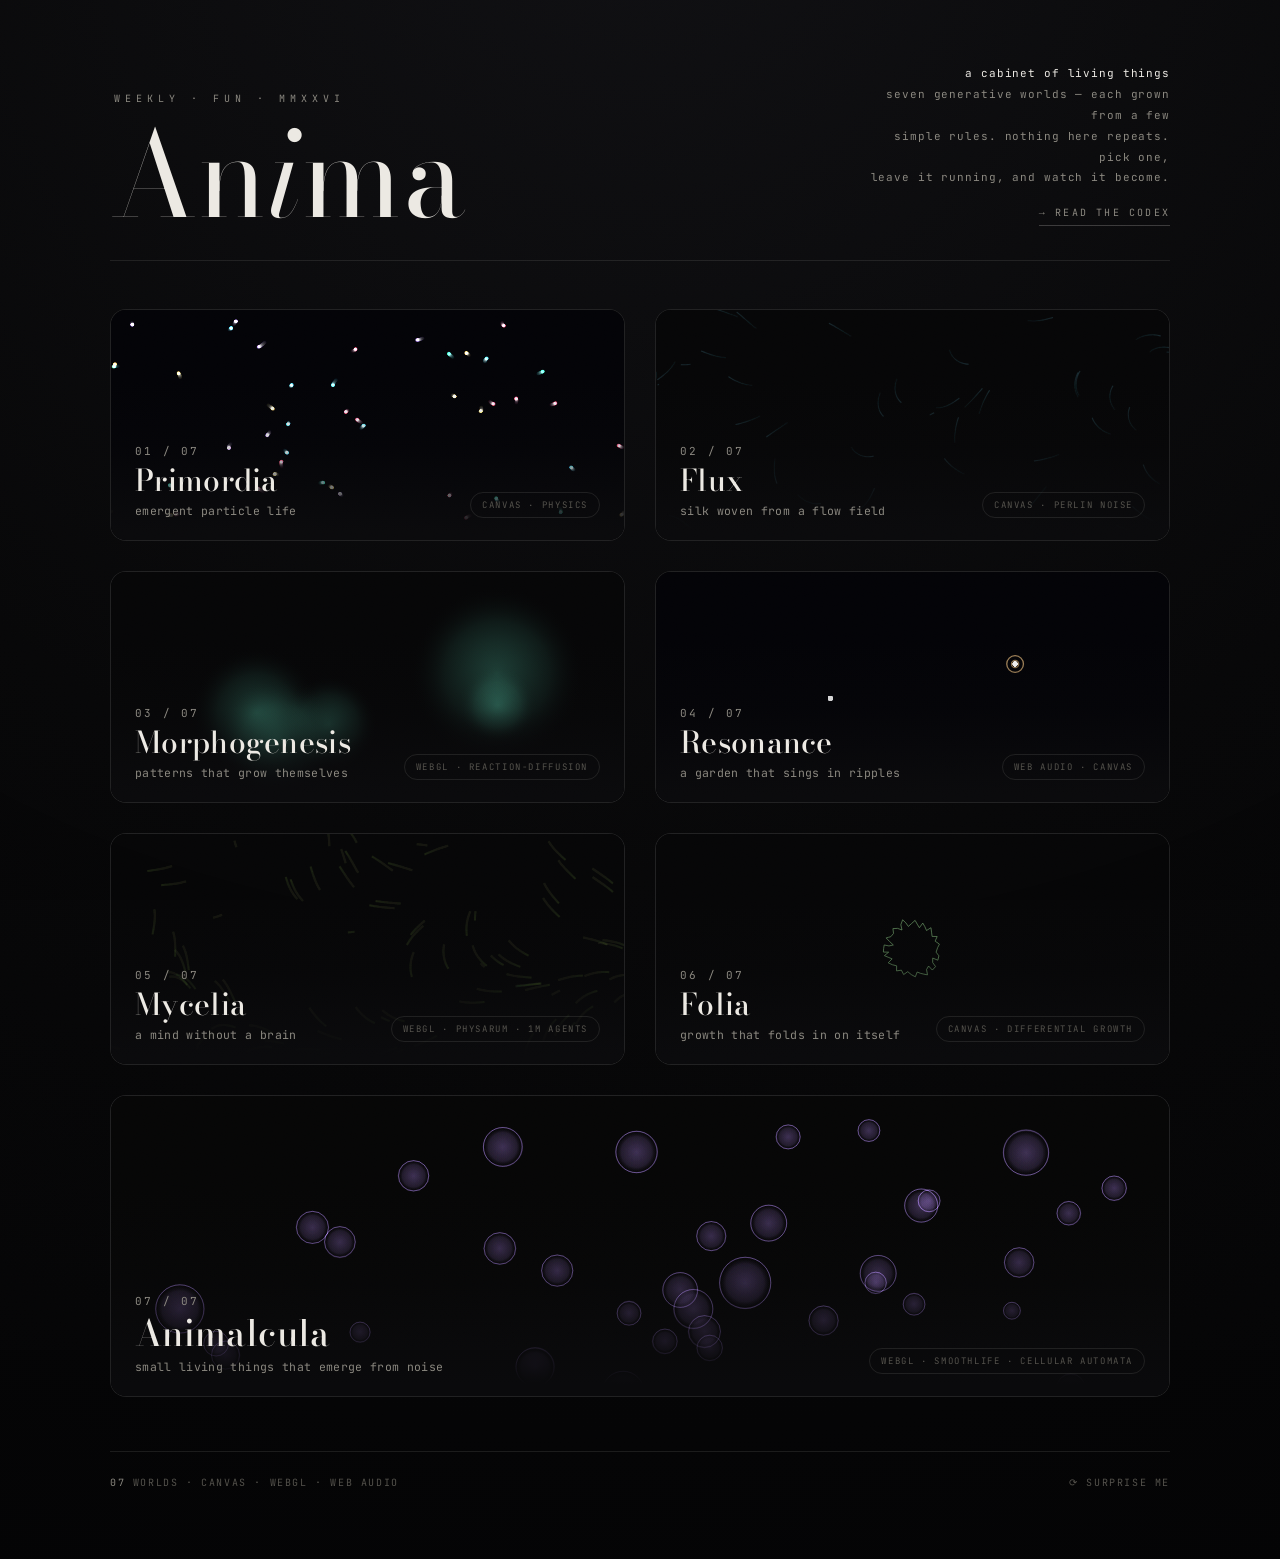
==== index.html @ c7f78b93 "ANIMA — a cabinet of living things" ====
<!DOCTYPE html>
<html lang="en">
<head>
<meta charset="UTF-8" />
<meta name="viewport" content="width=device-width, initial-scale=1.0" />
<title>ANIMA — a cabinet of living things</title>
<meta property="og:type" content="website" />
<meta property="og:site_name" content="ANIMA" />
<meta property="og:title" content="ANIMA — a cabinet of living things" />
<meta property="og:description" content="Seven generative worlds, each grown from a few simple rules. Particle life, flow fields, reaction-diffusion, a sound garden, slime mould, differential growth and cellular automata." />
<meta property="og:image" content="og-image.png" />
<meta property="og:image:width" content="1200" />
<meta property="og:image:height" content="630" />
<meta name="twitter:card" content="summary_large_image" />
<meta name="twitter:title" content="ANIMA — a cabinet of living things" />
<meta name="twitter:description" content="Seven generative worlds, each grown from a few simple rules. Particle life, flow fields, reaction-diffusion, a sound garden, slime mould, differential growth and cellular automata." />
<meta name="twitter:image" content="og-image.png" />

<link rel="icon" href="favicon.svg" type="image/svg+xml" />
<link rel="manifest" href="manifest.webmanifest" />
<meta name="theme-color" content="#07070b" />
<meta name="description" content="A cabinet of living things — seven generative worlds, each grown from a few simple rules. Particle life, flow fields, reaction-diffusion, a sound garden, slime mould, differential growth, and cellular automata." />
<link rel="stylesheet" href="fonts/anima-fonts.css" />
<style>
  /* ============================================================
     ANIMA — gallery hub for the Weekly-Fun cabinet.
     Aesthetic: editorial / observatory index, high-contrast didone.
     ============================================================ */
  :root{
    --bg:#070708; --ink:#ece9e3; --muted:#8a877f; --muted2:#54524c;
    --line:rgba(236,233,227,0.10); --line2:rgba(236,233,227,0.22);
    --didone:"Bodoni Moda",Georgia,serif; --mono:"JetBrains Mono",ui-monospace,monospace;
  }
  *{margin:0;padding:0;box-sizing:border-box;}
  html,body{min-height:100%;background:var(--bg);color:var(--ink);font-family:var(--mono);-webkit-font-smoothing:antialiased;}
  body{
    background:
      radial-gradient(140% 120% at 50% -10%, #101013 0%, #070708 55%, #040405 100%);
    overflow-x:hidden;
  }
  .grain{position:fixed;inset:-50%;pointer-events:none;z-index:50;opacity:0.05;mix-blend-mode:overlay;
    background-image:url("data:image/svg+xml,%3Csvg xmlns='http://www.w3.org/2000/svg' width='150' height='150'%3E%3Cfilter id='n'%3E%3CfeTurbulence type='fractalNoise' baseFrequency='0.9' numOctaves='2'/%3E%3C/filter%3E%3Crect width='100%25' height='100%25' filter='url(%23n)'/%3E%3C/svg%3E");}
  .vig{position:fixed;inset:0;pointer-events:none;z-index:49;background:radial-gradient(130% 110% at 50% 40%,transparent 58%,rgba(0,0,0,0.6) 100%);}

  .wrap{max-width:1180px;margin:0 auto;padding:clamp(40px,7vh,90px) clamp(22px,5vw,60px) 70px;position:relative;z-index:2;}

  header{display:flex;justify-content:space-between;align-items:flex-end;flex-wrap:wrap;gap:20px;
    padding-bottom:34px;margin-bottom:48px;border-bottom:1px solid var(--line);
    animation:rise 1s cubic-bezier(.16,1,.3,1) both;}
  .brand h1{font-family:var(--didone);font-weight:400;font-size:clamp(54px,10vw,118px);line-height:0.88;letter-spacing:0.01em;}
  .brand h1 i{font-style:italic;}
  .brand .kick{font-family:var(--mono);font-size:10px;letter-spacing:0.5em;text-transform:uppercase;color:var(--muted);margin-bottom:18px;margin-left:4px;}
  .meta{font-family:var(--mono);font-size:11px;line-height:1.9;letter-spacing:0.08em;color:var(--muted);text-align:right;max-width:300px;}
  .meta b{color:var(--ink);font-weight:400;}

  .grid{display:grid;grid-template-columns:repeat(2,1fr);gap:clamp(16px,2.4vw,30px);}
  @media (max-width:720px){.grid{grid-template-columns:1fr;} .meta{text-align:left;}}

  .card{position:relative;display:block;border:1px solid var(--line);border-radius:16px;overflow:hidden;cursor:pointer;
    background:#0a0a0c;text-decoration:none;color:inherit;isolation:isolate;
    transition:transform .5s cubic-bezier(.16,1,.3,1), border-color .4s, box-shadow .5s;
    animation:rise .9s cubic-bezier(.16,1,.3,1) both;}
  .card:hover{transform:translateY(-6px);border-color:var(--line2);box-shadow:0 30px 70px rgba(0,0,0,0.6);}
  .card canvas{display:block;width:100%;height:230px;background:#060607;}
  @media (max-width:480px){.card canvas{height:180px;}}
  .card.wide{grid-column:1 / -1;}
  .card.wide canvas{height:300px;}
  .card.wide h2{font-size:36px;}
  @media (max-width:480px){.card.wide canvas{height:200px;}}
  .card .grad{position:absolute;inset:0;z-index:1;pointer-events:none;
    background:linear-gradient(to top, #0a0a0c 4%, rgba(10,10,12,0.2) 40%, transparent 70%);}
  .card .body{position:absolute;left:0;right:0;bottom:0;z-index:2;padding:22px 24px;display:flex;justify-content:space-between;align-items:flex-end;gap:14px;}
  .card .num{font-family:var(--mono);font-size:11px;letter-spacing:0.2em;color:var(--muted);}
  .card h2{font-family:var(--didone);font-weight:500;font-size:30px;line-height:1;letter-spacing:0.01em;margin:7px 0 8px;}
  .card .tag{font-family:var(--mono);font-size:11.5px;letter-spacing:0.03em;color:var(--muted);font-style:normal;}
  .card .tech{font-family:var(--mono);font-size:9px;letter-spacing:0.18em;text-transform:uppercase;color:var(--muted2);
    border:1px solid var(--line);border-radius:100px;padding:6px 11px;white-space:nowrap;transition:all .3s;}
  .card:hover .tech{color:var(--ink);border-color:var(--line2);}
  .card .enter{position:absolute;top:18px;right:20px;z-index:2;font-family:var(--mono);font-size:11px;letter-spacing:0.12em;
    color:var(--muted);opacity:0;transform:translateX(-6px);transition:all .4s;}
  .card:hover .enter{opacity:1;transform:translateX(0);}
  .accentbar{position:absolute;top:0;left:0;right:0;height:2px;z-index:2;transform:scaleX(0);transform-origin:left;transition:transform .5s cubic-bezier(.16,1,.3,1);}
  .card:hover .accentbar{transform:scaleX(1);}

  footer{margin-top:54px;padding-top:24px;border-top:1px solid var(--line);display:flex;justify-content:space-between;flex-wrap:wrap;gap:12px;
    font-family:var(--mono);font-size:10px;letter-spacing:0.16em;text-transform:uppercase;color:var(--muted2);
    animation:rise 1s .3s cubic-bezier(.16,1,.3,1) both;}
  footer span b{color:var(--muted);font-weight:400;}
  .shuffle{cursor:pointer;transition:color .25s;}
  .shuffle:hover{color:var(--ink);}
  .codex-link{display:inline-block;margin-top:15px;font-family:var(--mono);font-size:10px;letter-spacing:0.22em;text-transform:uppercase;color:var(--muted);text-decoration:none;border-bottom:1px solid var(--line2);padding-bottom:3px;transition:color .25s,border-color .25s;}
  .codex-link:hover{color:var(--ink);border-color:var(--ink);}

  @keyframes rise{from{opacity:0;transform:translateY(22px)}to{opacity:1;transform:translateY(0)}}
  .card:focus-visible{outline:2px solid var(--ink);outline-offset:3px;}
  .card:focus-visible .enter{opacity:1;transform:translateX(0)}
  .card:focus-visible .accentbar{transform:scaleX(1)}
  .shuffle:focus-visible{outline:2px solid var(--ink);outline-offset:3px;color:var(--ink);}
  @media (prefers-reduced-motion: reduce){*{animation-duration:.001ms !important;animation-iteration-count:1 !important;transition-duration:.001ms !important;}}
  .card.ancestor{border-color:rgba(93,255,155,0.38);box-shadow:0 0 0 1px rgba(93,255,155,0.14), 0 26px 64px rgba(0,0,0,0.6);}
  .card.ancestor .num{color:#5dff9b;letter-spacing:0.2em;}
  .eggtoast{position:fixed;left:50%;bottom:26px;transform:translateX(-50%) translateY(14px);z-index:60;padding:10px 20px;border-radius:100px;background:rgba(5,12,10,0.86);border:1px solid rgba(93,255,155,0.32);backdrop-filter:blur(14px);font-family:var(--mono);font-size:11px;letter-spacing:0.2em;text-transform:uppercase;color:#5dff9b;opacity:0;pointer-events:none;transition:opacity .4s,transform .4s;}
  .eggtoast.show{opacity:1;transform:translateX(-50%) translateY(0);}
</style>
</head>
<body>
  <div class="vig"></div>
  <div class="grain"></div>

  <div class="wrap">
    <header>
      <div class="brand">
        <div class="kick">weekly · fun · mmxxvi</div>
        <h1>An<i>i</i>ma</h1>
      </div>
      <div class="meta">
        <b>a cabinet of living things</b><br>
        seven generative worlds — each grown from a few<br>
        simple rules. nothing here repeats. pick one,<br>
        leave it running, and watch it become.
        <br><a class="codex-link" href="codex/index.html">→ read the codex</a>
      </div>
    </header>

    <div class="grid" id="grid"></div>

    <footer>
      <span><b>07</b> worlds · canvas · webgl · web&nbsp;audio</span>
      <span class="shuffle" id="shuffle" role="button" tabindex="0" aria-label="Open a random world">⟳ surprise me</span>
    </footer>
  </div>

<script>
"use strict";
(() => {
  const CARDS = [
    { n:"01", name:"Primordia",    tag:"emergent particle life",        tech:"canvas · physics",            href:"primordia/index.html",     accent:"#f4a428", motif:"particles" },
    { n:"02", name:"Flux",         tag:"silk woven from a flow field",  tech:"canvas · perlin noise",       href:"flux/index.html",          accent:"#62c7e0", motif:"flow" },
    { n:"03", name:"Morphogenesis",tag:"patterns that grow themselves", tech:"webgl · reaction-diffusion",  href:"morphogenesis/index.html", accent:"#5fe6c0", motif:"organic" },
    { n:"04", name:"Resonance",    tag:"a garden that sings in ripples",tech:"web audio · canvas",          href:"resonance/index.html",     accent:"#f0c27b", motif:"ripples" },
    { n:"05", name:"Mycelia",      tag:"a mind without a brain",        tech:"webgl · physarum · 1M agents",href:"mycelia/index.html",       accent:"#aef24a", motif:"mycelia" },
    { n:"06", name:"Folia",        tag:"growth that folds in on itself",tech:"canvas · differential growth",href:"folia/index.html",         accent:"#6f9e6a", motif:"fold" },
    { n:"07", name:"Animalcula",   tag:"small living things that emerge from noise", tech:"webgl · smoothlife · cellular automata", href:"animalcula/index.html", accent:"#b98cff", motif:"cells", wide:true },
  ];

  const grid = document.getElementById("grid");
  const motifs = [];
  const isTouch = matchMedia("(hover: none)").matches;   // on touch, energy is driven by visibility (IO), not hover

  CARDS.forEach((c, idx) => {
    const a = document.createElement("a");
    a.className = "card" + (c.wide ? " wide" : ""); a.href = c.href; a.style.animationDelay = (0.08*idx + 0.15) + "s";
    a.setAttribute("aria-label", `${c.name} — ${c.tag} (${c.tech})`);
    a.innerHTML = `
      <div class="accentbar" style="background:${c.accent}" aria-hidden="true"></div>
      <canvas aria-hidden="true"></canvas>
      <div class="grad" aria-hidden="true"></div>
      <div class="enter" style="color:${c.accent}" aria-hidden="true">enter →</div>
      <div class="body">
        <div>
          <div class="num">${c.n} / ${String(CARDS.length).padStart(2,"0")}</div>
          <h2>${c.name}</h2>
          <div class="tag">${c.tag}</div>
        </div>
        <div class="tech">${c.tech}</div>
      </div>`;
    grid.appendChild(a);

    const cv = a.querySelector("canvas");
    const m = { cv, ctx: cv.getContext("2d"), card: c, el: a, visible: true, energy: 0.46, target: 0.46, state: null, w:0, h:0 };
    if (!isTouch) {
      a.addEventListener("pointerenter", () => m.target = 1);
      a.addEventListener("pointerleave", () => m.target = 0.46);
    }
    motifs.push(m);
  });

  /* ---------- sizing ---------- */
  function sizeAll(){
    const dpr = Math.min(devicePixelRatio||1, 2);
    motifs.forEach(m=>{
      const r = m.cv.getBoundingClientRect();
      m.w = Math.max(2, Math.floor(r.width*dpr)); m.h = Math.max(2, Math.floor(r.height*dpr));
      m.cv.width = m.w; m.cv.height = m.h; m.dpr = dpr;
      m.ctx.fillStyle = "#060607"; m.ctx.fillRect(0,0,m.w,m.h);
      initState(m);
    });
  }
  const reduceMotion = matchMedia("(prefers-reduced-motion: reduce)").matches;
  function composeStatic(){ for(let i=0;i<140;i++) for(const m of motifs){ m.energy=0.7; drawMotif(m,0.03); } }
  addEventListener("resize", ()=>{ clearTimeout(window.__rt); window.__rt=setTimeout(()=>{ sizeAll(); if(reduceMotion) composeStatic(); }, 200); });

  /* ---------- per-motif state + draw ---------- */
  const rgb = hex => { const n=parseInt(hex.slice(1),16); return [n>>16&255,n>>8&255,n&255]; };

  function initState(m){
    const {w,h}=m, type=m.card.motif;
    if(type==="particles"){
      const pal=[[255,93,115],[255,209,102],[60,222,160],[76,201,240],[183,148,246]];
      m.state={ p:Array.from({length:46},()=>({x:Math.random()*w,y:Math.random()*h,vx:(Math.random()-.5),vy:(Math.random()-.5),c:pal[(Math.random()*pal.length)|0]})) };
    } else if(type==="flow"){
      m.state={ p:Array.from({length:38},()=>({x:Math.random()*w,y:Math.random()*h})), t:0, base:rgb(m.card.accent) };
    } else if(type==="organic"){
      m.state={ blobs:Array.from({length:5},(_,i)=>({a:Math.random()*6.28,sp:0.2+Math.random()*0.5,rad:0.18+Math.random()*0.16,ph:Math.random()*6.28})), base:rgb(m.card.accent) };
    } else if(type==="ripples"){
      m.state={ em:[{x:w*0.34,y:h*0.55},{x:w*0.7,y:h*0.4}], rings:[], t:0, acc:0, base:rgb(m.card.accent) };
    } else if(type==="mycelia"){
      m.state={ p:Array.from({length:72},()=>({x:Math.random()*w,y:Math.random()*h})), t:0, base:rgb(m.card.accent) };
    } else if(type==="fold"){
      const cx=w/2, cy=h/2, r=Math.min(w,h)*0.11, cnt=26, nodes=[];
      for(let i=0;i<cnt;i++){ const t=i/cnt*6.2831; nodes.push({x:cx+Math.cos(t)*r,y:cy+Math.sin(t)*r}); }
      m.state={ nodes, base:rgb(m.card.accent), restLen:5*m.dpr, cap:700 };
    } else if(type==="cells"){
      m.state={ blobs:Array.from({length:36},()=>({x:Math.random()*w,y:Math.random()*h,r:(0.035+Math.random()*0.06)*Math.min(w,h),sp:0.2+Math.random()*0.6,ph:Math.random()*6.28,vx:(Math.random()-0.5)*0.35,vy:(Math.random()-0.5)*0.35})), base:rgb(m.card.accent) };
    } else if(type==="conway"){
      const cs=Math.max(3,Math.round(5*m.dpr)), cc=Math.max(2,Math.floor(w/cs)), rr=Math.max(2,Math.floor(h/cs));
      const g=new Uint8Array(cc*rr); for(let i=0;i<g.length;i++) g[i]=Math.random()<0.28?1:0;
      m.state={ cs, cc, rr, g, b:new Uint8Array(cc*rr), acc:0, base:rgb(m.card.accent) };
    }
  }

  function drawMotif(m, dt){
    const {ctx,w,h}=m, e=m.energy, type=m.card.motif, s=m.state; if(!s) return;
    if(type==="particles"){
      ctx.globalCompositeOperation="source-over"; ctx.fillStyle="rgba(6,6,7,0.16)"; ctx.fillRect(0,0,w,h);
      ctx.globalCompositeOperation="lighter";
      const sp=(0.4+e*1.6)*m.dpr;
      for(const q of s.p){
        q.vx+=(Math.random()-.5)*0.15; q.vy+=(Math.random()-.5)*0.15; q.vx*=0.95; q.vy*=0.95;
        q.x+=q.vx*sp; q.y+=q.vy*sp;
        if(q.x<0)q.x+=w; if(q.x>w)q.x-=w; if(q.y<0)q.y+=h; if(q.y>h)q.y-=h;
        ctx.fillStyle=`rgba(${q.c[0]},${q.c[1]},${q.c[2]},${0.5+e*0.4})`;
        ctx.beginPath(); ctx.arc(q.x,q.y,1.7*m.dpr,0,6.2832); ctx.fill();
      }
    } else if(type==="flow"){
      ctx.globalCompositeOperation="source-over"; ctx.fillStyle="rgba(6,6,7,0.05)"; ctx.fillRect(0,0,w,h);
      ctx.globalCompositeOperation="lighter";
      s.t+=dt*(0.2+e*0.8); const c=s.base; ctx.strokeStyle=`rgba(${c[0]},${c[1]},${c[2]},${0.10+e*0.16})`; ctx.lineWidth=1.1*m.dpr;
      const sp=(0.6+e*2.2)*m.dpr;
      for(const q of s.p){
        const ang=(Math.sin(q.x*0.012+s.t)+Math.cos(q.y*0.015-s.t*0.7)+Math.sin((q.x+q.y)*0.008+s.t*0.5))*1.4;
        const nx=q.x+Math.cos(ang)*sp, ny=q.y+Math.sin(ang)*sp;
        ctx.beginPath(); ctx.moveTo(q.x,q.y); ctx.lineTo(nx,ny); ctx.stroke();
        q.x=nx;q.y=ny;
        if(q.x<-3||q.x>w+3||q.y<-3||q.y>h+3){ q.x=Math.random()*w; q.y=Math.random()*h; }
      }
    } else if(type==="organic"){
      ctx.globalCompositeOperation="source-over"; ctx.fillStyle="#060607"; ctx.fillRect(0,0,w,h);
      ctx.globalCompositeOperation="lighter";
      const c=s.base;
      for(const b of s.blobs){
        b.ph+=dt*b.sp*(0.4+e*1.4);
        const cx=w*0.5+Math.cos(b.a+b.ph)*w*0.26, cy=h*0.5+Math.sin(b.a*1.3+b.ph*0.8)*h*0.26;
        const R=(b.rad+0.05*Math.sin(b.ph*1.7))*Math.min(w,h);
        const g=ctx.createRadialGradient(cx,cy,0,cx,cy,R);
        g.addColorStop(0,`rgba(${c[0]},${c[1]},${c[2]},${0.16+e*0.22})`);
        g.addColorStop(0.6,`rgba(${c[0]},${c[1]},${c[2]},${0.05+e*0.08})`);
        g.addColorStop(1,"rgba(0,0,0,0)");
        ctx.fillStyle=g; ctx.beginPath(); ctx.arc(cx,cy,R,0,6.2832); ctx.fill();
      }
    } else if(type==="ripples"){
      ctx.globalCompositeOperation="source-over"; ctx.fillStyle="rgba(6,6,7,0.14)"; ctx.fillRect(0,0,w,h);
      ctx.globalCompositeOperation="lighter";
      const c=s.base; s.acc+=dt*(0.5+e*1.6);
      if(s.acc>0.9){ s.acc=0; const em=s.em[(Math.random()*s.em.length)|0]; s.rings.push({x:em.x,y:em.y,r:2}); }
      const maxR=Math.hypot(w,h)*0.6, sp=(40+e*120)*m.dpr;
      for(let i=s.rings.length-1;i>=0;i--){ const r=s.rings[i]; r.r+=sp*dt; const a=Math.max(0,(1-r.r/maxR))*(0.5+e*0.4);
        ctx.strokeStyle=`rgba(${c[0]},${c[1]},${c[2]},${a})`; ctx.lineWidth=1.3*m.dpr; ctx.beginPath(); ctx.arc(r.x,r.y,r.r,0,6.2832); ctx.stroke();
        if(r.r>maxR) s.rings.splice(i,1);
      }
      for(const em of s.em){ ctx.fillStyle=`rgba(255,255,255,${0.5+e*0.4})`; ctx.beginPath(); ctx.arc(em.x,em.y,2.4*m.dpr,0,6.2832); ctx.fill(); }
    } else if(type==="fold"){
      const dpr=m.dpr, restLen=s.restLen, repR=restLen*1.7, repR2=repR*repR, repF=0.6*dpr, springK=0.42, maxStep=repR*0.5;
      const sub=e>0.6?2:1;
      for(let it=0;it<sub;it++){
        const nodes=s.nodes, n=nodes.length;
        for(let i=0;i<n;i++){
          const nd=nodes[i], pr=nodes[(i-1+n)%n], nx=nodes[(i+1)%n]; let fx=0,fy=0;
          let dx=pr.x-nd.x,dy=pr.y-nd.y,d=Math.hypot(dx,dy); if(d>0.001){const f=(d-restLen)*springK;fx+=dx/d*f;fy+=dy/d*f;}
          dx=nx.x-nd.x;dy=nx.y-nd.y;d=Math.hypot(dx,dy); if(d>0.001){const f=(d-restLen)*springK;fx+=dx/d*f;fy+=dy/d*f;}
          for(let j=0;j<n;j++){ if(j===i||j===(i-1+n)%n||j===(i+1)%n) continue; const ox=nd.x-nodes[j].x,oy=nd.y-nodes[j].y,o2=ox*ox+oy*oy; if(o2>0&&o2<repR2){const od=Math.sqrt(o2),pu=(1-od/repR)*repF;fx+=ox/od*pu;fy+=oy/od*pu;} }
          if(fx>maxStep)fx=maxStep;else if(fx<-maxStep)fx=-maxStep; if(fy>maxStep)fy=maxStep;else if(fy<-maxStep)fy=-maxStep;
          nd.fx=fx; nd.fy=fy;
        }
        for(let i=0;i<n;i++){ nodes[i].x+=nodes[i].fx; nodes[i].y+=nodes[i].fy; }
        if(nodes.length<s.cap){ const thr=restLen*0.9,thr2=thr*thr,out=[]; for(let i=0;i<nodes.length;i++){ const a=nodes[i],b=nodes[(i+1)%nodes.length]; out.push(a); const ddx=b.x-a.x,ddy=b.y-a.y; if(ddx*ddx+ddy*ddy>thr2&&Math.random()<0.08&&out.length<s.cap) out.push({x:(a.x+b.x)/2,y:(a.y+b.y)/2}); } s.nodes=out; }
        else if(Math.random()<0.0012){ const cx=w/2,cy=h/2,r=Math.min(w,h)*0.11,cnt=26,nn=[]; for(let q=0;q<cnt;q++){const t=q/cnt*6.2831;nn.push({x:cx+Math.cos(t)*r,y:cy+Math.sin(t)*r});} s.nodes=nn; }
      }
      ctx.globalCompositeOperation="source-over"; ctx.fillStyle="#060607"; ctx.fillRect(0,0,w,h);
      const nodes=s.nodes, c=s.base; ctx.lineJoin="round"; ctx.lineCap="round"; ctx.lineWidth=1.0*m.dpr;
      ctx.strokeStyle=`rgba(${c[0]},${c[1]},${c[2]},${0.5+e*0.45})`;
      ctx.beginPath(); ctx.moveTo(nodes[0].x,nodes[0].y); for(let i=1;i<nodes.length;i++) ctx.lineTo(nodes[i].x,nodes[i].y); ctx.closePath(); ctx.stroke();
    } else if(type==="cells"){
      ctx.globalCompositeOperation="source-over"; ctx.fillStyle="rgba(6,6,7,0.22)"; ctx.fillRect(0,0,w,h);
      ctx.globalCompositeOperation="lighter"; const c=s.base;
      for(const b of s.blobs){
        b.ph+=dt*b.sp*(0.5+e); b.x+=b.vx*(0.4+e)*m.dpr; b.y+=b.vy*(0.4+e)*m.dpr;
        if(b.x<0)b.x+=w; else if(b.x>w)b.x-=w; if(b.y<0)b.y+=h; else if(b.y>h)b.y-=h;
        const rr=b.r*(0.85+0.2*Math.sin(b.ph));
        const g=ctx.createRadialGradient(b.x,b.y,0,b.x,b.y,rr);
        g.addColorStop(0,`rgba(${c[0]},${c[1]},${c[2]},${0.05+e*0.10})`);
        g.addColorStop(0.7,`rgba(${c[0]},${c[1]},${c[2]},${0.025+e*0.05})`);
        g.addColorStop(1,"rgba(0,0,0,0)");
        ctx.fillStyle=g; ctx.beginPath(); ctx.arc(b.x,b.y,rr,0,6.2832); ctx.fill();
        ctx.strokeStyle=`rgba(${c[0]},${c[1]},${c[2]},${0.09+e*0.16})`; ctx.lineWidth=1.0*m.dpr; ctx.beginPath(); ctx.arc(b.x,b.y,rr*0.95,0,6.2832); ctx.stroke();
      }
    } else if(type==="mycelia"){
      ctx.globalCompositeOperation="source-over"; ctx.fillStyle="rgba(6,6,7,0.022)"; ctx.fillRect(0,0,w,h);
      ctx.globalCompositeOperation="lighter";
      s.t+=dt*(0.15+e*0.6); const c=s.base; ctx.strokeStyle=`rgba(${c[0]},${c[1]},${c[2]},${0.055+e*0.10})`; ctx.lineWidth=2.0*m.dpr;
      const sp=(0.5+e*1.8)*m.dpr;
      for(const q of s.p){
        const ang=(Math.sin(q.x*0.010+s.t)+Math.cos(q.y*0.012-s.t*0.6)+Math.sin((q.x-q.y)*0.006+s.t*0.4))*1.7;
        const nx=q.x+Math.cos(ang)*sp, ny=q.y+Math.sin(ang)*sp;
        ctx.beginPath(); ctx.moveTo(q.x,q.y); ctx.lineTo(nx,ny); ctx.stroke();
        q.x=nx; q.y=ny;
        if(q.x<-3||q.x>w+3||q.y<-3||q.y>h+3||Math.random()<0.004){ q.x=Math.random()*w; q.y=Math.random()*h; }
      }
    } else if(type==="conway"){
      s.acc += dt*(2+e*9);
      if(s.acc>=1){ s.acc=0;
        const cc=s.cc, rr=s.rr, g=s.g, b=s.b;
        for(let y=0;y<rr;y++){ const ym=(y-1+rr)%rr, yp=(y+1)%rr;
          for(let x=0;x<cc;x++){ const xm=(x-1+cc)%cc, xp=(x+1)%cc;
            const n=g[ym*cc+xm]+g[ym*cc+x]+g[ym*cc+xp]+g[y*cc+xm]+g[y*cc+xp]+g[yp*cc+xm]+g[yp*cc+x]+g[yp*cc+xp];
            const a=g[y*cc+x]; b[y*cc+x]=(a&&(n===2||n===3))||(!a&&n===3)?1:0; } }
        g.set(b);
        let alive=0; for(let i=0;i<g.length;i++) alive+=g[i];
        if(alive < cc*rr*0.05){ for(let i=0;i<g.length;i++) g[i]=Math.random()<0.28?1:0; }
      }
      ctx.globalCompositeOperation="source-over"; ctx.fillStyle="rgba(6,6,7,0.34)"; ctx.fillRect(0,0,w,h);
      const c=s.base, cs=s.cs, rsz=Math.max(1,cs-1); ctx.fillStyle=`rgba(${c[0]},${c[1]},${c[2]},${0.45+e*0.5})`;
      for(let y=0;y<s.rr;y++){ const row=y*s.cc, py=y*cs; for(let x=0;x<s.cc;x++){ if(s.g[row+x]) ctx.fillRect(x*cs,py,rsz,rsz); } }
    }
  }

  /* ---------- shared loop ---------- */
  let last=performance.now();
  function loop(now){
    let dt=(now-last)/1000; last=now; if(dt>0.05)dt=0.05;
    for(const m of motifs){ if(!m.visible) continue; m.energy += (m.target-m.energy)*Math.min(1,dt*5); drawMotif(m,dt); }
    requestAnimationFrame(loop);
  }

  // shuffle (keyboard-operable)
  const shuffleEl = document.getElementById("shuffle");
  const shuffleGo = () => { location.href = CARDS[(Math.random()*CARDS.length)|0].href; };
  if (shuffleEl) {
    shuffleEl.addEventListener("click", shuffleGo);
    shuffleEl.addEventListener("keydown", (e) => { if (e.key === "Enter" || e.key === " ") { e.preventDefault(); shuffleGo(); } });
  }
  // keep footer world-count in sync with CARDS
  const wcountEl = document.querySelector("footer b");
  if (wcountEl) wcountEl.textContent = String(CARDS.length).padStart(2, "0");

  // pause offscreen previews; on touch (no hover) drive energy by visibility
  const byEl = new Map(motifs.map(m => [m.el, m]));
  const io = new IntersectionObserver((entries) => {
    for (const en of entries) { const m = byEl.get(en.target); if (!m) continue; m.visible = en.isIntersecting; if (isTouch) m.target = en.isIntersecting ? 1 : 0.46; }
  }, { threshold: 0.04 });
  motifs.forEach(m => io.observe(m.el));

  // — hidden room: Conway's Game of Life, the ancestor (Konami code: ↑↑↓↓←→←→ B A) —
  function showToast(msg){ let t=document.getElementById("eggtoast"); if(!t){ t=document.createElement("div"); t.id="eggtoast"; t.className="eggtoast"; document.body.appendChild(t); } t.textContent=msg; requestAnimationFrame(()=>t.classList.add("show")); clearTimeout(t.__h); t.__h=setTimeout(()=>t.classList.remove("show"),2800); }
  function revealAncestor(){
    const existing=document.getElementById("ancestor");
    if(existing){ existing.scrollIntoView({behavior:reduceMotion?"auto":"smooth",block:"center"}); return; }
    const c={ name:"Genesis", tag:"Conway's Game of Life · 1970 · the ancestor", tech:"the hidden room", href:"conway/index.html", accent:"#5dff9b", motif:"conway" };
    const a=document.createElement("a"); a.className="card wide ancestor"; a.id="ancestor"; a.href=c.href;
    a.setAttribute("aria-label", c.name+" — "+c.tag);
    a.innerHTML=`<div class="accentbar" style="background:${c.accent}" aria-hidden="true"></div><canvas aria-hidden="true"></canvas><div class="grad" aria-hidden="true"></div><div class="enter" style="color:${c.accent}" aria-hidden="true">enter →</div><div class="body"><div><div class="num">✦ secret</div><h2>${c.name}</h2><div class="tag">${c.tag}</div></div><div class="tech">${c.tech}</div></div>`;
    grid.appendChild(a);
    const cv=a.querySelector("canvas"); const m={ cv, ctx:cv.getContext("2d"), card:c, el:a, visible:true, energy:0.75, target:0.9, state:null, w:0, h:0 };
    const dprc=Math.min(devicePixelRatio||1,2); const r=cv.getBoundingClientRect();
    m.w=Math.max(2,Math.floor(r.width*dprc)); m.h=Math.max(2,Math.floor(r.height*dprc)); cv.width=m.w; cv.height=m.h; m.dpr=dprc;
    m.ctx.fillStyle="#060607"; m.ctx.fillRect(0,0,m.w,m.h); initState(m);
    if(!isTouch){ a.addEventListener("pointerenter",()=>m.target=1); a.addEventListener("pointerleave",()=>m.target=0.75); }
    motifs.push(m); io.observe(a);
    if(reduceMotion){ for(let i=0;i<160;i++){ m.energy=0.8; drawMotif(m,0.03); } }
    requestAnimationFrame(()=>a.scrollIntoView({behavior:reduceMotion?"auto":"smooth",block:"center"}));
    showToast("✦ you found the ancestor");
  }
  const KONAMI=["arrowup","arrowup","arrowdown","arrowdown","arrowleft","arrowright","arrowleft","arrowright","b","a"];
  let kpos=0;
  addEventListener("keydown",(e)=>{ const k=e.key.toLowerCase(); if(k===KONAMI[kpos]){ kpos++; if(kpos===KONAMI.length){ kpos=0; revealAncestor(); } } else { kpos=(k===KONAMI[0])?1:0; } });

  sizeAll();
  // respect reduced motion: compose a single static frame instead of an endless loop
  if (reduceMotion) composeStatic();
  else requestAnimationFrame(loop);

  if(location.search.includes("debug")) window.__pump=(k=200,dt=0.033)=>{ for(let i=0;i<k;i++) for(const m of motifs){ m.energy+=(m.target-m.energy)*0.15; drawMotif(m,dt);} return motifs.map(m=>({name:m.card.name, n:(m.state&&m.state.nodes)?m.state.nodes.length:undefined})); };
})();
</script>
<script>if("serviceWorker" in navigator)addEventListener("load",()=>navigator.serviceWorker.register("service-worker.js").catch(()=>{}));</script>
</body>
</html>
---- fonts/anima-fonts.css ----
/* ANIMA — self-hosted fonts (GDPR-safe; no external CDN).
   Generated from Google Fonts, latin + latin-ext subsets only. */

/* Bodoni Moda · latin-ext */
@font-face {
  font-family: 'Bodoni Moda';
  font-style: italic;
  font-weight: 400;
  font-display: swap;
  src: url(./bodoni-moda-400-italic-latin-ext.woff2) format('woff2');
  unicode-range: U+0100-02BA, U+02BD-02C5, U+02C7-02CC, U+02CE-02D7, U+02DD-02FF, U+0304, U+0308, U+0329, U+1D00-1DBF, U+1E00-1E9F, U+1EF2-1EFF, U+2020, U+20A0-20AB, U+20AD-20C0, U+2113, U+2C60-2C7F, U+A720-A7FF;
}

/* Bodoni Moda · latin */
@font-face {
  font-family: 'Bodoni Moda';
  font-style: italic;
  font-weight: 400;
  font-display: swap;
  src: url(./bodoni-moda-400-italic-latin.woff2) format('woff2');
  unicode-range: U+0000-00FF, U+0131, U+0152-0153, U+02BB-02BC, U+02C6, U+02DA, U+02DC, U+0304, U+0308, U+0329, U+2000-206F, U+20AC, U+2122, U+2191, U+2193, U+2212, U+2215, U+FEFF, U+FFFD;
}

/* Bodoni Moda · latin-ext */
@font-face {
  font-family: 'Bodoni Moda';
  font-style: normal;
  font-weight: 400;
  font-display: swap;
  src: url(./bodoni-moda-400-normal-latin-ext.woff2) format('woff2');
  unicode-range: U+0100-02BA, U+02BD-02C5, U+02C7-02CC, U+02CE-02D7, U+02DD-02FF, U+0304, U+0308, U+0329, U+1D00-1DBF, U+1E00-1E9F, U+1EF2-1EFF, U+2020, U+20A0-20AB, U+20AD-20C0, U+2113, U+2C60-2C7F, U+A720-A7FF;
}

/* Bodoni Moda · latin */
@font-face {
  font-family: 'Bodoni Moda';
  font-style: normal;
  font-weight: 400;
  font-display: swap;
  src: url(./bodoni-moda-400-normal-latin.woff2) format('woff2');
  unicode-range: U+0000-00FF, U+0131, U+0152-0153, U+02BB-02BC, U+02C6, U+02DA, U+02DC, U+0304, U+0308, U+0329, U+2000-206F, U+20AC, U+2122, U+2191, U+2193, U+2212, U+2215, U+FEFF, U+FFFD;
}

/* Bodoni Moda · latin-ext */
@font-face {
  font-family: 'Bodoni Moda';
  font-style: normal;
  font-weight: 500;
  font-display: swap;
  src: url(./bodoni-moda-500-normal-latin-ext.woff2) format('woff2');
  unicode-range: U+0100-02BA, U+02BD-02C5, U+02C7-02CC, U+02CE-02D7, U+02DD-02FF, U+0304, U+0308, U+0329, U+1D00-1DBF, U+1E00-1E9F, U+1EF2-1EFF, U+2020, U+20A0-20AB, U+20AD-20C0, U+2113, U+2C60-2C7F, U+A720-A7FF;
}

/* Bodoni Moda · latin */
@font-face {
  font-family: 'Bodoni Moda';
  font-style: normal;
  font-weight: 500;
  font-display: swap;
  src: url(./bodoni-moda-500-normal-latin.woff2) format('woff2');
  unicode-range: U+0000-00FF, U+0131, U+0152-0153, U+02BB-02BC, U+02C6, U+02DA, U+02DC, U+0304, U+0308, U+0329, U+2000-206F, U+20AC, U+2122, U+2191, U+2193, U+2212, U+2215, U+FEFF, U+FFFD;
}

/* Cormorant Garamond · latin-ext */
@font-face {
  font-family: 'Cormorant Garamond';
  font-style: italic;
  font-weight: 300;
  font-display: swap;
  src: url(./cormorant-garamond-300-italic-latin-ext.woff2) format('woff2');
  unicode-range: U+0100-02BA, U+02BD-02C5, U+02C7-02CC, U+02CE-02D7, U+02DD-02FF, U+0304, U+0308, U+0329, U+1D00-1DBF, U+1E00-1E9F, U+1EF2-1EFF, U+2020, U+20A0-20AB, U+20AD-20C0, U+2113, U+2C60-2C7F, U+A720-A7FF;
}

/* Cormorant Garamond · latin */
@font-face {
  font-family: 'Cormorant Garamond';
  font-style: italic;
  font-weight: 300;
  font-display: swap;
  src: url(./cormorant-garamond-300-italic-latin.woff2) format('woff2');
  unicode-range: U+0000-00FF, U+0131, U+0152-0153, U+02BB-02BC, U+02C6, U+02DA, U+02DC, U+0304, U+0308, U+0329, U+2000-206F, U+20AC, U+2122, U+2191, U+2193, U+2212, U+2215, U+FEFF, U+FFFD;
}

/* Cormorant Garamond · latin-ext */
@font-face {
  font-family: 'Cormorant Garamond';
  font-style: normal;
  font-weight: 300;
  font-display: swap;
  src: url(./cormorant-garamond-300-normal-latin-ext.woff2) format('woff2');
  unicode-range: U+0100-02BA, U+02BD-02C5, U+02C7-02CC, U+02CE-02D7, U+02DD-02FF, U+0304, U+0308, U+0329, U+1D00-1DBF, U+1E00-1E9F, U+1EF2-1EFF, U+2020, U+20A0-20AB, U+20AD-20C0, U+2113, U+2C60-2C7F, U+A720-A7FF;
}

/* Cormorant Garamond · latin */
@font-face {
  font-family: 'Cormorant Garamond';
  font-style: normal;
  font-weight: 300;
  font-display: swap;
  src: url(./cormorant-garamond-300-normal-latin.woff2) format('woff2');
  unicode-range: U+0000-00FF, U+0131, U+0152-0153, U+02BB-02BC, U+02C6, U+02DA, U+02DC, U+0304, U+0308, U+0329, U+2000-206F, U+20AC, U+2122, U+2191, U+2193, U+2212, U+2215, U+FEFF, U+FFFD;
}

/* Cormorant Garamond · latin-ext */
@font-face {
  font-family: 'Cormorant Garamond';
  font-style: normal;
  font-weight: 400;
  font-display: swap;
  src: url(./cormorant-garamond-400-normal-latin-ext.woff2) format('woff2');
  unicode-range: U+0100-02BA, U+02BD-02C5, U+02C7-02CC, U+02CE-02D7, U+02DD-02FF, U+0304, U+0308, U+0329, U+1D00-1DBF, U+1E00-1E9F, U+1EF2-1EFF, U+2020, U+20A0-20AB, U+20AD-20C0, U+2113, U+2C60-2C7F, U+A720-A7FF;
}

/* Cormorant Garamond · latin */
@font-face {
  font-family: 'Cormorant Garamond';
  font-style: normal;
  font-weight: 400;
  font-display: swap;
  src: url(./cormorant-garamond-400-normal-latin.woff2) format('woff2');
  unicode-range: U+0000-00FF, U+0131, U+0152-0153, U+02BB-02BC, U+02C6, U+02DA, U+02DC, U+0304, U+0308, U+0329, U+2000-206F, U+20AC, U+2122, U+2191, U+2193, U+2212, U+2215, U+FEFF, U+FFFD;
}

/* Familjen Grotesk · latin-ext */
@font-face {
  font-family: 'Familjen Grotesk';
  font-style: normal;
  font-weight: 400;
  font-display: swap;
  src: url(./familjen-grotesk-400-normal-latin-ext.woff2) format('woff2');
  unicode-range: U+0100-02BA, U+02BD-02C5, U+02C7-02CC, U+02CE-02D7, U+02DD-02FF, U+0304, U+0308, U+0329, U+1D00-1DBF, U+1E00-1E9F, U+1EF2-1EFF, U+2020, U+20A0-20AB, U+20AD-20C0, U+2113, U+2C60-2C7F, U+A720-A7FF;
}

/* Familjen Grotesk · latin */
@font-face {
  font-family: 'Familjen Grotesk';
  font-style: normal;
  font-weight: 400;
  font-display: swap;
  src: url(./familjen-grotesk-400-normal-latin.woff2) format('woff2');
  unicode-range: U+0000-00FF, U+0131, U+0152-0153, U+02BB-02BC, U+02C6, U+02DA, U+02DC, U+0304, U+0308, U+0329, U+2000-206F, U+20AC, U+2122, U+2191, U+2193, U+2212, U+2215, U+FEFF, U+FFFD;
}

/* Familjen Grotesk · latin-ext */
@font-face {
  font-family: 'Familjen Grotesk';
  font-style: normal;
  font-weight: 500;
  font-display: swap;
  src: url(./familjen-grotesk-500-normal-latin-ext.woff2) format('woff2');
  unicode-range: U+0100-02BA, U+02BD-02C5, U+02C7-02CC, U+02CE-02D7, U+02DD-02FF, U+0304, U+0308, U+0329, U+1D00-1DBF, U+1E00-1E9F, U+1EF2-1EFF, U+2020, U+20A0-20AB, U+20AD-20C0, U+2113, U+2C60-2C7F, U+A720-A7FF;
}

/* Familjen Grotesk · latin */
@font-face {
  font-family: 'Familjen Grotesk';
  font-style: normal;
  font-weight: 500;
  font-display: swap;
  src: url(./familjen-grotesk-500-normal-latin.woff2) format('woff2');
  unicode-range: U+0000-00FF, U+0131, U+0152-0153, U+02BB-02BC, U+02C6, U+02DA, U+02DC, U+0304, U+0308, U+0329, U+2000-206F, U+20AC, U+2122, U+2191, U+2193, U+2212, U+2215, U+FEFF, U+FFFD;
}

/* Familjen Grotesk · latin-ext */
@font-face {
  font-family: 'Familjen Grotesk';
  font-style: normal;
  font-weight: 700;
  font-display: swap;
  src: url(./familjen-grotesk-700-normal-latin-ext.woff2) format('woff2');
  unicode-range: U+0100-02BA, U+02BD-02C5, U+02C7-02CC, U+02CE-02D7, U+02DD-02FF, U+0304, U+0308, U+0329, U+1D00-1DBF, U+1E00-1E9F, U+1EF2-1EFF, U+2020, U+20A0-20AB, U+20AD-20C0, U+2113, U+2C60-2C7F, U+A720-A7FF;
}

/* Familjen Grotesk · latin */
@font-face {
  font-family: 'Familjen Grotesk';
  font-style: normal;
  font-weight: 700;
  font-display: swap;
  src: url(./familjen-grotesk-700-normal-latin.woff2) format('woff2');
  unicode-range: U+0000-00FF, U+0131, U+0152-0153, U+02BB-02BC, U+02C6, U+02DA, U+02DC, U+0304, U+0308, U+0329, U+2000-206F, U+20AC, U+2122, U+2191, U+2193, U+2212, U+2215, U+FEFF, U+FFFD;
}

/* Fraunces · latin-ext */
@font-face {
  font-family: 'Fraunces';
  font-style: normal;
  font-weight: 300;
  font-display: swap;
  src: url(./fraunces-300-normal-latin-ext.woff2) format('woff2');
  unicode-range: U+0100-02BA, U+02BD-02C5, U+02C7-02CC, U+02CE-02D7, U+02DD-02FF, U+0304, U+0308, U+0329, U+1D00-1DBF, U+1E00-1E9F, U+1EF2-1EFF, U+2020, U+20A0-20AB, U+20AD-20C0, U+2113, U+2C60-2C7F, U+A720-A7FF;
}

/* Fraunces · latin */
@font-face {
  font-family: 'Fraunces';
  font-style: normal;
  font-weight: 300;
  font-display: swap;
  src: url(./fraunces-300-normal-latin.woff2) format('woff2');
  unicode-range: U+0000-00FF, U+0131, U+0152-0153, U+02BB-02BC, U+02C6, U+02DA, U+02DC, U+0304, U+0308, U+0329, U+2000-206F, U+20AC, U+2122, U+2191, U+2193, U+2212, U+2215, U+FEFF, U+FFFD;
}

/* Fraunces · latin-ext */
@font-face {
  font-family: 'Fraunces';
  font-style: normal;
  font-weight: 400;
  font-display: swap;
  src: url(./fraunces-400-normal-latin-ext.woff2) format('woff2');
  unicode-range: U+0100-02BA, U+02BD-02C5, U+02C7-02CC, U+02CE-02D7, U+02DD-02FF, U+0304, U+0308, U+0329, U+1D00-1DBF, U+1E00-1E9F, U+1EF2-1EFF, U+2020, U+20A0-20AB, U+20AD-20C0, U+2113, U+2C60-2C7F, U+A720-A7FF;
}

/* Fraunces · latin */
@font-face {
  font-family: 'Fraunces';
  font-style: normal;
  font-weight: 400;
  font-display: swap;
  src: url(./fraunces-400-normal-latin.woff2) format('woff2');
  unicode-range: U+0000-00FF, U+0131, U+0152-0153, U+02BB-02BC, U+02C6, U+02DA, U+02DC, U+0304, U+0308, U+0329, U+2000-206F, U+20AC, U+2122, U+2191, U+2193, U+2212, U+2215, U+FEFF, U+FFFD;
}

/* Fraunces · latin-ext */
@font-face {
  font-family: 'Fraunces';
  font-style: normal;
  font-weight: 600;
  font-display: swap;
  src: url(./fraunces-600-normal-latin-ext.woff2) format('woff2');
  unicode-range: U+0100-02BA, U+02BD-02C5, U+02C7-02CC, U+02CE-02D7, U+02DD-02FF, U+0304, U+0308, U+0329, U+1D00-1DBF, U+1E00-1E9F, U+1EF2-1EFF, U+2020, U+20A0-20AB, U+20AD-20C0, U+2113, U+2C60-2C7F, U+A720-A7FF;
}

/* Fraunces · latin */
@font-face {
  font-family: 'Fraunces';
  font-style: normal;
  font-weight: 600;
  font-display: swap;
  src: url(./fraunces-600-normal-latin.woff2) format('woff2');
  unicode-range: U+0000-00FF, U+0131, U+0152-0153, U+02BB-02BC, U+02C6, U+02DA, U+02DC, U+0304, U+0308, U+0329, U+2000-206F, U+20AC, U+2122, U+2191, U+2193, U+2212, U+2215, U+FEFF, U+FFFD;
}

/* IBM Plex Mono · latin-ext */
@font-face {
  font-family: 'IBM Plex Mono';
  font-style: normal;
  font-weight: 300;
  font-display: swap;
  src: url(./ibm-plex-mono-300-normal-latin-ext.woff2) format('woff2');
  unicode-range: U+0100-02BA, U+02BD-02C5, U+02C7-02CC, U+02CE-02D7, U+02DD-02FF, U+0304, U+0308, U+0329, U+1D00-1DBF, U+1E00-1E9F, U+1EF2-1EFF, U+2020, U+20A0-20AB, U+20AD-20C0, U+2113, U+2C60-2C7F, U+A720-A7FF;
}

/* IBM Plex Mono · latin */
@font-face {
  font-family: 'IBM Plex Mono';
  font-style: normal;
  font-weight: 300;
  font-display: swap;
  src: url(./ibm-plex-mono-300-normal-latin.woff2) format('woff2');
  unicode-range: U+0000-00FF, U+0131, U+0152-0153, U+02BB-02BC, U+02C6, U+02DA, U+02DC, U+0304, U+0308, U+0329, U+2000-206F, U+20AC, U+2122, U+2191, U+2193, U+2212, U+2215, U+FEFF, U+FFFD;
}

/* IBM Plex Mono · latin-ext */
@font-face {
  font-family: 'IBM Plex Mono';
  font-style: normal;
  font-weight: 400;
  font-display: swap;
  src: url(./ibm-plex-mono-400-normal-latin-ext.woff2) format('woff2');
  unicode-range: U+0100-02BA, U+02BD-02C5, U+02C7-02CC, U+02CE-02D7, U+02DD-02FF, U+0304, U+0308, U+0329, U+1D00-1DBF, U+1E00-1E9F, U+1EF2-1EFF, U+2020, U+20A0-20AB, U+20AD-20C0, U+2113, U+2C60-2C7F, U+A720-A7FF;
}

/* IBM Plex Mono · latin */
@font-face {
  font-family: 'IBM Plex Mono';
  font-style: normal;
  font-weight: 400;
  font-display: swap;
  src: url(./ibm-plex-mono-400-normal-latin.woff2) format('woff2');
  unicode-range: U+0000-00FF, U+0131, U+0152-0153, U+02BB-02BC, U+02C6, U+02DA, U+02DC, U+0304, U+0308, U+0329, U+2000-206F, U+20AC, U+2122, U+2191, U+2193, U+2212, U+2215, U+FEFF, U+FFFD;
}

/* IBM Plex Mono · latin-ext */
@font-face {
  font-family: 'IBM Plex Mono';
  font-style: normal;
  font-weight: 500;
  font-display: swap;
  src: url(./ibm-plex-mono-500-normal-latin-ext.woff2) format('woff2');
  unicode-range: U+0100-02BA, U+02BD-02C5, U+02C7-02CC, U+02CE-02D7, U+02DD-02FF, U+0304, U+0308, U+0329, U+1D00-1DBF, U+1E00-1E9F, U+1EF2-1EFF, U+2020, U+20A0-20AB, U+20AD-20C0, U+2113, U+2C60-2C7F, U+A720-A7FF;
}

/* IBM Plex Mono · latin */
@font-face {
  font-family: 'IBM Plex Mono';
  font-style: normal;
  font-weight: 500;
  font-display: swap;
  src: url(./ibm-plex-mono-500-normal-latin.woff2) format('woff2');
  unicode-range: U+0000-00FF, U+0131, U+0152-0153, U+02BB-02BC, U+02C6, U+02DA, U+02DC, U+0304, U+0308, U+0329, U+2000-206F, U+20AC, U+2122, U+2191, U+2193, U+2212, U+2215, U+FEFF, U+FFFD;
}

/* IBM Plex Mono · latin-ext */
@font-face {
  font-family: 'IBM Plex Mono';
  font-style: normal;
  font-weight: 600;
  font-display: swap;
  src: url(./ibm-plex-mono-600-normal-latin-ext.woff2) format('woff2');
  unicode-range: U+0100-02BA, U+02BD-02C5, U+02C7-02CC, U+02CE-02D7, U+02DD-02FF, U+0304, U+0308, U+0329, U+1D00-1DBF, U+1E00-1E9F, U+1EF2-1EFF, U+2020, U+20A0-20AB, U+20AD-20C0, U+2113, U+2C60-2C7F, U+A720-A7FF;
}

/* IBM Plex Mono · latin */
@font-face {
  font-family: 'IBM Plex Mono';
  font-style: normal;
  font-weight: 600;
  font-display: swap;
  src: url(./ibm-plex-mono-600-normal-latin.woff2) format('woff2');
  unicode-range: U+0000-00FF, U+0131, U+0152-0153, U+02BB-02BC, U+02C6, U+02DA, U+02DC, U+0304, U+0308, U+0329, U+2000-206F, U+20AC, U+2122, U+2191, U+2193, U+2212, U+2215, U+FEFF, U+FFFD;
}

/* Instrument Serif · latin-ext */
@font-face {
  font-family: 'Instrument Serif';
  font-style: italic;
  font-weight: 400;
  font-display: swap;
  src: url(./instrument-serif-400-italic-latin-ext.woff2) format('woff2');
  unicode-range: U+0100-02BA, U+02BD-02C5, U+02C7-02CC, U+02CE-02D7, U+02DD-02FF, U+0304, U+0308, U+0329, U+1D00-1DBF, U+1E00-1E9F, U+1EF2-1EFF, U+2020, U+20A0-20AB, U+20AD-20C0, U+2113, U+2C60-2C7F, U+A720-A7FF;
}

/* Instrument Serif · latin */
@font-face {
  font-family: 'Instrument Serif';
  font-style: italic;
  font-weight: 400;
  font-display: swap;
  src: url(./instrument-serif-400-italic-latin.woff2) format('woff2');
  unicode-range: U+0000-00FF, U+0131, U+0152-0153, U+02BB-02BC, U+02C6, U+02DA, U+02DC, U+0304, U+0308, U+0329, U+2000-206F, U+20AC, U+2122, U+2191, U+2193, U+2212, U+2215, U+FEFF, U+FFFD;
}

/* Instrument Serif · latin-ext */
@font-face {
  font-family: 'Instrument Serif';
  font-style: normal;
  font-weight: 400;
  font-display: swap;
  src: url(./instrument-serif-400-normal-latin-ext.woff2) format('woff2');
  unicode-range: U+0100-02BA, U+02BD-02C5, U+02C7-02CC, U+02CE-02D7, U+02DD-02FF, U+0304, U+0308, U+0329, U+1D00-1DBF, U+1E00-1E9F, U+1EF2-1EFF, U+2020, U+20A0-20AB, U+20AD-20C0, U+2113, U+2C60-2C7F, U+A720-A7FF;
}

/* Instrument Serif · latin */
@font-face {
  font-family: 'Instrument Serif';
  font-style: normal;
  font-weight: 400;
  font-display: swap;
  src: url(./instrument-serif-400-normal-latin.woff2) format('woff2');
  unicode-range: U+0000-00FF, U+0131, U+0152-0153, U+02BB-02BC, U+02C6, U+02DA, U+02DC, U+0304, U+0308, U+0329, U+2000-206F, U+20AC, U+2122, U+2191, U+2193, U+2212, U+2215, U+FEFF, U+FFFD;
}

/* JetBrains Mono · latin-ext */
@font-face {
  font-family: 'JetBrains Mono';
  font-style: normal;
  font-weight: 300;
  font-display: swap;
  src: url(./jetbrains-mono-300-normal-latin-ext.woff2) format('woff2');
  unicode-range: U+0100-02BA, U+02BD-02C5, U+02C7-02CC, U+02CE-02D7, U+02DD-02FF, U+0304, U+0308, U+0329, U+1D00-1DBF, U+1E00-1E9F, U+1EF2-1EFF, U+2020, U+20A0-20AB, U+20AD-20C0, U+2113, U+2C60-2C7F, U+A720-A7FF;
}

/* JetBrains Mono · latin */
@font-face {
  font-family: 'JetBrains Mono';
  font-style: normal;
  font-weight: 300;
  font-display: swap;
  src: url(./jetbrains-mono-300-normal-latin.woff2) format('woff2');
  unicode-range: U+0000-00FF, U+0131, U+0152-0153, U+02BB-02BC, U+02C6, U+02DA, U+02DC, U+0304, U+0308, U+0329, U+2000-206F, U+20AC, U+2122, U+2191, U+2193, U+2212, U+2215, U+FEFF, U+FFFD;
}

/* JetBrains Mono · latin-ext */
@font-face {
  font-family: 'JetBrains Mono';
  font-style: normal;
  font-weight: 400;
  font-display: swap;
  src: url(./jetbrains-mono-400-normal-latin-ext.woff2) format('woff2');
  unicode-range: U+0100-02BA, U+02BD-02C5, U+02C7-02CC, U+02CE-02D7, U+02DD-02FF, U+0304, U+0308, U+0329, U+1D00-1DBF, U+1E00-1E9F, U+1EF2-1EFF, U+2020, U+20A0-20AB, U+20AD-20C0, U+2113, U+2C60-2C7F, U+A720-A7FF;
}

/* JetBrains Mono · latin */
@font-face {
  font-family: 'JetBrains Mono';
  font-style: normal;
  font-weight: 400;
  font-display: swap;
  src: url(./jetbrains-mono-400-normal-latin.woff2) format('woff2');
  unicode-range: U+0000-00FF, U+0131, U+0152-0153, U+02BB-02BC, U+02C6, U+02DA, U+02DC, U+0304, U+0308, U+0329, U+2000-206F, U+20AC, U+2122, U+2191, U+2193, U+2212, U+2215, U+FEFF, U+FFFD;
}

/* JetBrains Mono · latin-ext */
@font-face {
  font-family: 'JetBrains Mono';
  font-style: normal;
  font-weight: 500;
  font-display: swap;
  src: url(./jetbrains-mono-500-normal-latin-ext.woff2) format('woff2');
  unicode-range: U+0100-02BA, U+02BD-02C5, U+02C7-02CC, U+02CE-02D7, U+02DD-02FF, U+0304, U+0308, U+0329, U+1D00-1DBF, U+1E00-1E9F, U+1EF2-1EFF, U+2020, U+20A0-20AB, U+20AD-20C0, U+2113, U+2C60-2C7F, U+A720-A7FF;
}

/* JetBrains Mono · latin */
@font-face {
  font-family: 'JetBrains Mono';
  font-style: normal;
  font-weight: 500;
  font-display: swap;
  src: url(./jetbrains-mono-500-normal-latin.woff2) format('woff2');
  unicode-range: U+0000-00FF, U+0131, U+0152-0153, U+02BB-02BC, U+02C6, U+02DA, U+02DC, U+0304, U+0308, U+0329, U+2000-206F, U+20AC, U+2122, U+2191, U+2193, U+2212, U+2215, U+FEFF, U+FFFD;
}

/* JetBrains Mono · latin-ext */
@font-face {
  font-family: 'JetBrains Mono';
  font-style: normal;
  font-weight: 600;
  font-display: swap;
  src: url(./jetbrains-mono-600-normal-latin-ext.woff2) format('woff2');
  unicode-range: U+0100-02BA, U+02BD-02C5, U+02C7-02CC, U+02CE-02D7, U+02DD-02FF, U+0304, U+0308, U+0329, U+1D00-1DBF, U+1E00-1E9F, U+1EF2-1EFF, U+2020, U+20A0-20AB, U+20AD-20C0, U+2113, U+2C60-2C7F, U+A720-A7FF;
}

/* JetBrains Mono · latin */
@font-face {
  font-family: 'JetBrains Mono';
  font-style: normal;
  font-weight: 600;
  font-display: swap;
  src: url(./jetbrains-mono-600-normal-latin.woff2) format('woff2');
  unicode-range: U+0000-00FF, U+0131, U+0152-0153, U+02BB-02BC, U+02C6, U+02DA, U+02DC, U+0304, U+0308, U+0329, U+2000-206F, U+20AC, U+2122, U+2191, U+2193, U+2212, U+2215, U+FEFF, U+FFFD;
}

/* Marcellus · latin-ext */
@font-face {
  font-family: 'Marcellus';
  font-style: normal;
  font-weight: 400;
  font-display: swap;
  src: url(./marcellus-400-normal-latin-ext.woff2) format('woff2');
  unicode-range: U+0100-02BA, U+02BD-02C5, U+02C7-02CC, U+02CE-02D7, U+02DD-02FF, U+0304, U+0308, U+0329, U+1D00-1DBF, U+1E00-1E9F, U+1EF2-1EFF, U+2020, U+20A0-20AB, U+20AD-20C0, U+2113, U+2C60-2C7F, U+A720-A7FF;
}

/* Marcellus · latin */
@font-face {
  font-family: 'Marcellus';
  font-style: normal;
  font-weight: 400;
  font-display: swap;
  src: url(./marcellus-400-normal-latin.woff2) format('woff2');
  unicode-range: U+0000-00FF, U+0131, U+0152-0153, U+02BB-02BC, U+02C6, U+02DA, U+02DC, U+0304, U+0308, U+0329, U+2000-206F, U+20AC, U+2122, U+2191, U+2193, U+2212, U+2215, U+FEFF, U+FFFD;
}

/* Spectral · latin-ext */
@font-face {
  font-family: 'Spectral';
  font-style: italic;
  font-weight: 300;
  font-display: swap;
  src: url(./spectral-300-italic-latin-ext.woff2) format('woff2');
  unicode-range: U+0100-02BA, U+02BD-02C5, U+02C7-02CC, U+02CE-02D7, U+02DD-02FF, U+0304, U+0308, U+0329, U+1D00-1DBF, U+1E00-1E9F, U+1EF2-1EFF, U+2020, U+20A0-20AB, U+20AD-20C0, U+2113, U+2C60-2C7F, U+A720-A7FF;
}

/* Spectral · latin */
@font-face {
  font-family: 'Spectral';
  font-style: italic;
  font-weight: 300;
  font-display: swap;
  src: url(./spectral-300-italic-latin.woff2) format('woff2');
  unicode-range: U+0000-00FF, U+0131, U+0152-0153, U+02BB-02BC, U+02C6, U+02DA, U+02DC, U+0304, U+0308, U+0329, U+2000-206F, U+20AC, U+2122, U+2191, U+2193, U+2212, U+2215, U+FEFF, U+FFFD;
}

/* Spectral · latin-ext */
@font-face {
  font-family: 'Spectral';
  font-style: normal;
  font-weight: 300;
  font-display: swap;
  src: url(./spectral-300-normal-latin-ext.woff2) format('woff2');
  unicode-range: U+0100-02BA, U+02BD-02C5, U+02C7-02CC, U+02CE-02D7, U+02DD-02FF, U+0304, U+0308, U+0329, U+1D00-1DBF, U+1E00-1E9F, U+1EF2-1EFF, U+2020, U+20A0-20AB, U+20AD-20C0, U+2113, U+2C60-2C7F, U+A720-A7FF;
}

/* Spectral · latin */
@font-face {
  font-family: 'Spectral';
  font-style: normal;
  font-weight: 300;
  font-display: swap;
  src: url(./spectral-300-normal-latin.woff2) format('woff2');
  unicode-range: U+0000-00FF, U+0131, U+0152-0153, U+02BB-02BC, U+02C6, U+02DA, U+02DC, U+0304, U+0308, U+0329, U+2000-206F, U+20AC, U+2122, U+2191, U+2193, U+2212, U+2215, U+FEFF, U+FFFD;
}

/* Spectral · latin-ext */
@font-face {
  font-family: 'Spectral';
  font-style: normal;
  font-weight: 400;
  font-display: swap;
  src: url(./spectral-400-normal-latin-ext.woff2) format('woff2');
  unicode-range: U+0100-02BA, U+02BD-02C5, U+02C7-02CC, U+02CE-02D7, U+02DD-02FF, U+0304, U+0308, U+0329, U+1D00-1DBF, U+1E00-1E9F, U+1EF2-1EFF, U+2020, U+20A0-20AB, U+20AD-20C0, U+2113, U+2C60-2C7F, U+A720-A7FF;
}

/* Spectral · latin */
@font-face {
  font-family: 'Spectral';
  font-style: normal;
  font-weight: 400;
  font-display: swap;
  src: url(./spectral-400-normal-latin.woff2) format('woff2');
  unicode-range: U+0000-00FF, U+0131, U+0152-0153, U+02BB-02BC, U+02C6, U+02DA, U+02DC, U+0304, U+0308, U+0329, U+2000-206F, U+20AC, U+2122, U+2191, U+2193, U+2212, U+2215, U+FEFF, U+FFFD;
}

/* Spectral · latin-ext */
@font-face {
  font-family: 'Spectral';
  font-style: normal;
  font-weight: 500;
  font-display: swap;
  src: url(./spectral-500-normal-latin-ext.woff2) format('woff2');
  unicode-range: U+0100-02BA, U+02BD-02C5, U+02C7-02CC, U+02CE-02D7, U+02DD-02FF, U+0304, U+0308, U+0329, U+1D00-1DBF, U+1E00-1E9F, U+1EF2-1EFF, U+2020, U+20A0-20AB, U+20AD-20C0, U+2113, U+2C60-2C7F, U+A720-A7FF;
}

/* Spectral · latin */
@font-face {
  font-family: 'Spectral';
  font-style: normal;
  font-weight: 500;
  font-display: swap;
  src: url(./spectral-500-normal-latin.woff2) format('woff2');
  unicode-range: U+0000-00FF, U+0131, U+0152-0153, U+02BB-02BC, U+02C6, U+02DA, U+02DC, U+0304, U+0308, U+0329, U+2000-206F, U+20AC, U+2122, U+2191, U+2193, U+2212, U+2215, U+FEFF, U+FFFD;
}

/* Syne · latin-ext */
@font-face {
  font-family: 'Syne';
  font-style: normal;
  font-weight: 400;
  font-display: swap;
  src: url(./syne-400-normal-latin-ext.woff2) format('woff2');
  unicode-range: U+0100-02BA, U+02BD-02C5, U+02C7-02CC, U+02CE-02D7, U+02DD-02FF, U+0304, U+0308, U+0329, U+1D00-1DBF, U+1E00-1E9F, U+1EF2-1EFF, U+2020, U+20A0-20AB, U+20AD-20C0, U+2113, U+2C60-2C7F, U+A720-A7FF;
}

/* Syne · latin */
@font-face {
  font-family: 'Syne';
  font-style: normal;
  font-weight: 400;
  font-display: swap;
  src: url(./syne-400-normal-latin.woff2) format('woff2');
  unicode-range: U+0000-00FF, U+0131, U+0152-0153, U+02BB-02BC, U+02C6, U+02DA, U+02DC, U+0304, U+0308, U+0329, U+2000-206F, U+20AC, U+2122, U+2191, U+2193, U+2212, U+2215, U+FEFF, U+FFFD;
}

/* Syne · latin-ext */
@font-face {
  font-family: 'Syne';
  font-style: normal;
  font-weight: 600;
  font-display: swap;
  src: url(./syne-600-normal-latin-ext.woff2) format('woff2');
  unicode-range: U+0100-02BA, U+02BD-02C5, U+02C7-02CC, U+02CE-02D7, U+02DD-02FF, U+0304, U+0308, U+0329, U+1D00-1DBF, U+1E00-1E9F, U+1EF2-1EFF, U+2020, U+20A0-20AB, U+20AD-20C0, U+2113, U+2C60-2C7F, U+A720-A7FF;
}

/* Syne · latin */
@font-face {
  font-family: 'Syne';
  font-style: normal;
  font-weight: 600;
  font-display: swap;
  src: url(./syne-600-normal-latin.woff2) format('woff2');
  unicode-range: U+0000-00FF, U+0131, U+0152-0153, U+02BB-02BC, U+02C6, U+02DA, U+02DC, U+0304, U+0308, U+0329, U+2000-206F, U+20AC, U+2122, U+2191, U+2193, U+2212, U+2215, U+FEFF, U+FFFD;
}

/* Syne · latin-ext */
@font-face {
  font-family: 'Syne';
  font-style: normal;
  font-weight: 800;
  font-display: swap;
  src: url(./syne-800-normal-latin-ext.woff2) format('woff2');
  unicode-range: U+0100-02BA, U+02BD-02C5, U+02C7-02CC, U+02CE-02D7, U+02DD-02FF, U+0304, U+0308, U+0329, U+1D00-1DBF, U+1E00-1E9F, U+1EF2-1EFF, U+2020, U+20A0-20AB, U+20AD-20C0, U+2113, U+2C60-2C7F, U+A720-A7FF;
}

/* Syne · latin */
@font-face {
  font-family: 'Syne';
  font-style: normal;
  font-weight: 800;
  font-display: swap;
  src: url(./syne-800-normal-latin.woff2) format('woff2');
  unicode-range: U+0000-00FF, U+0131, U+0152-0153, U+02BB-02BC, U+02C6, U+02DA, U+02DC, U+0304, U+0308, U+0329, U+2000-206F, U+20AC, U+2122, U+2191, U+2193, U+2212, U+2215, U+FEFF, U+FFFD;
}

/* VT323 · latin-ext */
@font-face {
  font-family: 'VT323';
  font-style: normal;
  font-weight: 400;
  font-display: swap;
  src: url(./vt323-400-normal-latin-ext.woff2) format('woff2');
  unicode-range: U+0100-02BA, U+02BD-02C5, U+02C7-02CC, U+02CE-02D7, U+02DD-02FF, U+0304, U+0308, U+0329, U+1D00-1DBF, U+1E00-1E9F, U+1EF2-1EFF, U+2020, U+20A0-20AB, U+20AD-20C0, U+2113, U+2C60-2C7F, U+A720-A7FF;
}

/* VT323 · latin */
@font-face {
  font-family: 'VT323';
  font-style: normal;
  font-weight: 400;
  font-display: swap;
  src: url(./vt323-400-normal-latin.woff2) format('woff2');
  unicode-range: U+0000-00FF, U+0131, U+0152-0153, U+02BB-02BC, U+02C6, U+02DA, U+02DC, U+0304, U+0308, U+0329, U+2000-206F, U+20AC, U+2122, U+2191, U+2193, U+2212, U+2215, U+FEFF, U+FFFD;
}
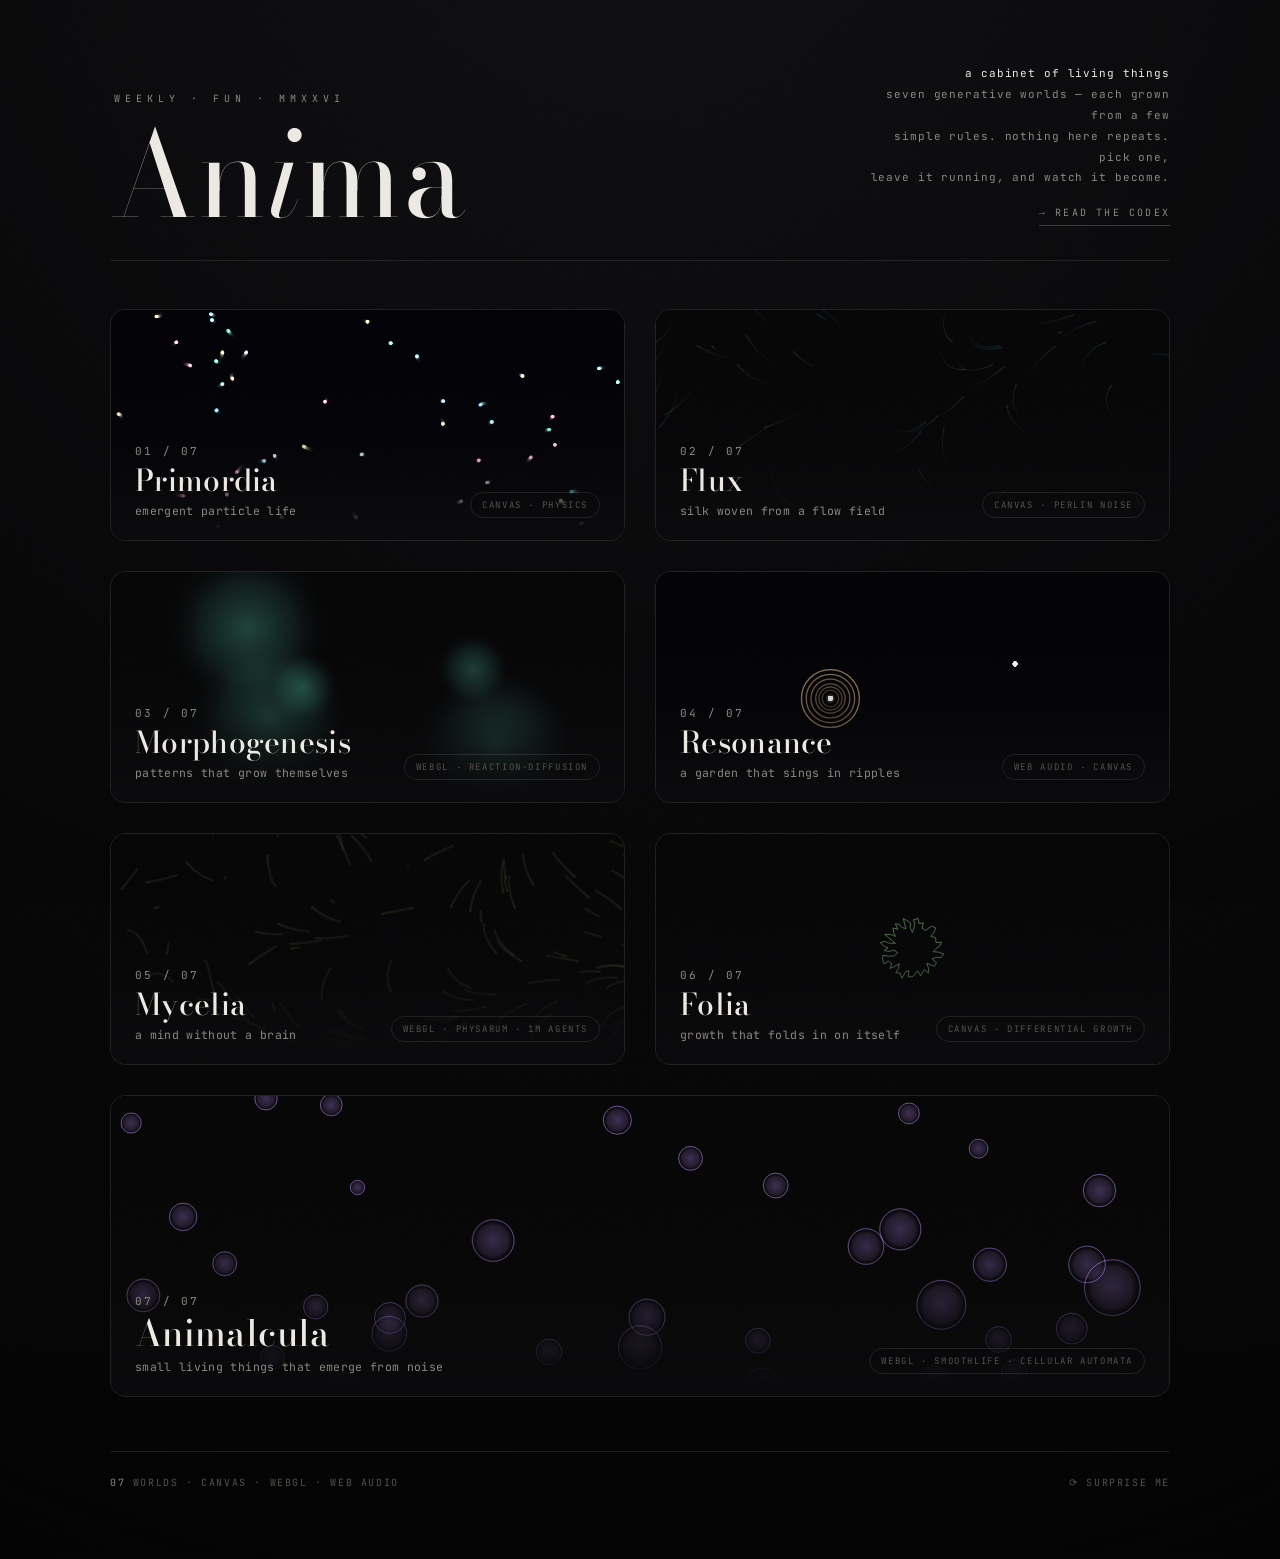
==== commit 7f1987be: "docs: add origin note + drop the "Weekly-Fun" folder framing - README: add a short "How it came to b" ====
--- a/index.html
+++ b/index.html
@@ -23,7 +23,7 @@
 <link rel="stylesheet" href="fonts/anima-fonts.css" />
 <style>
   /* ============================================================
-     ANIMA — gallery hub for the Weekly-Fun cabinet.
+     ANIMA — gallery hub for the cabinet.
      Aesthetic: editorial / observatory index, high-contrast didone.
      ============================================================ */
   :root{
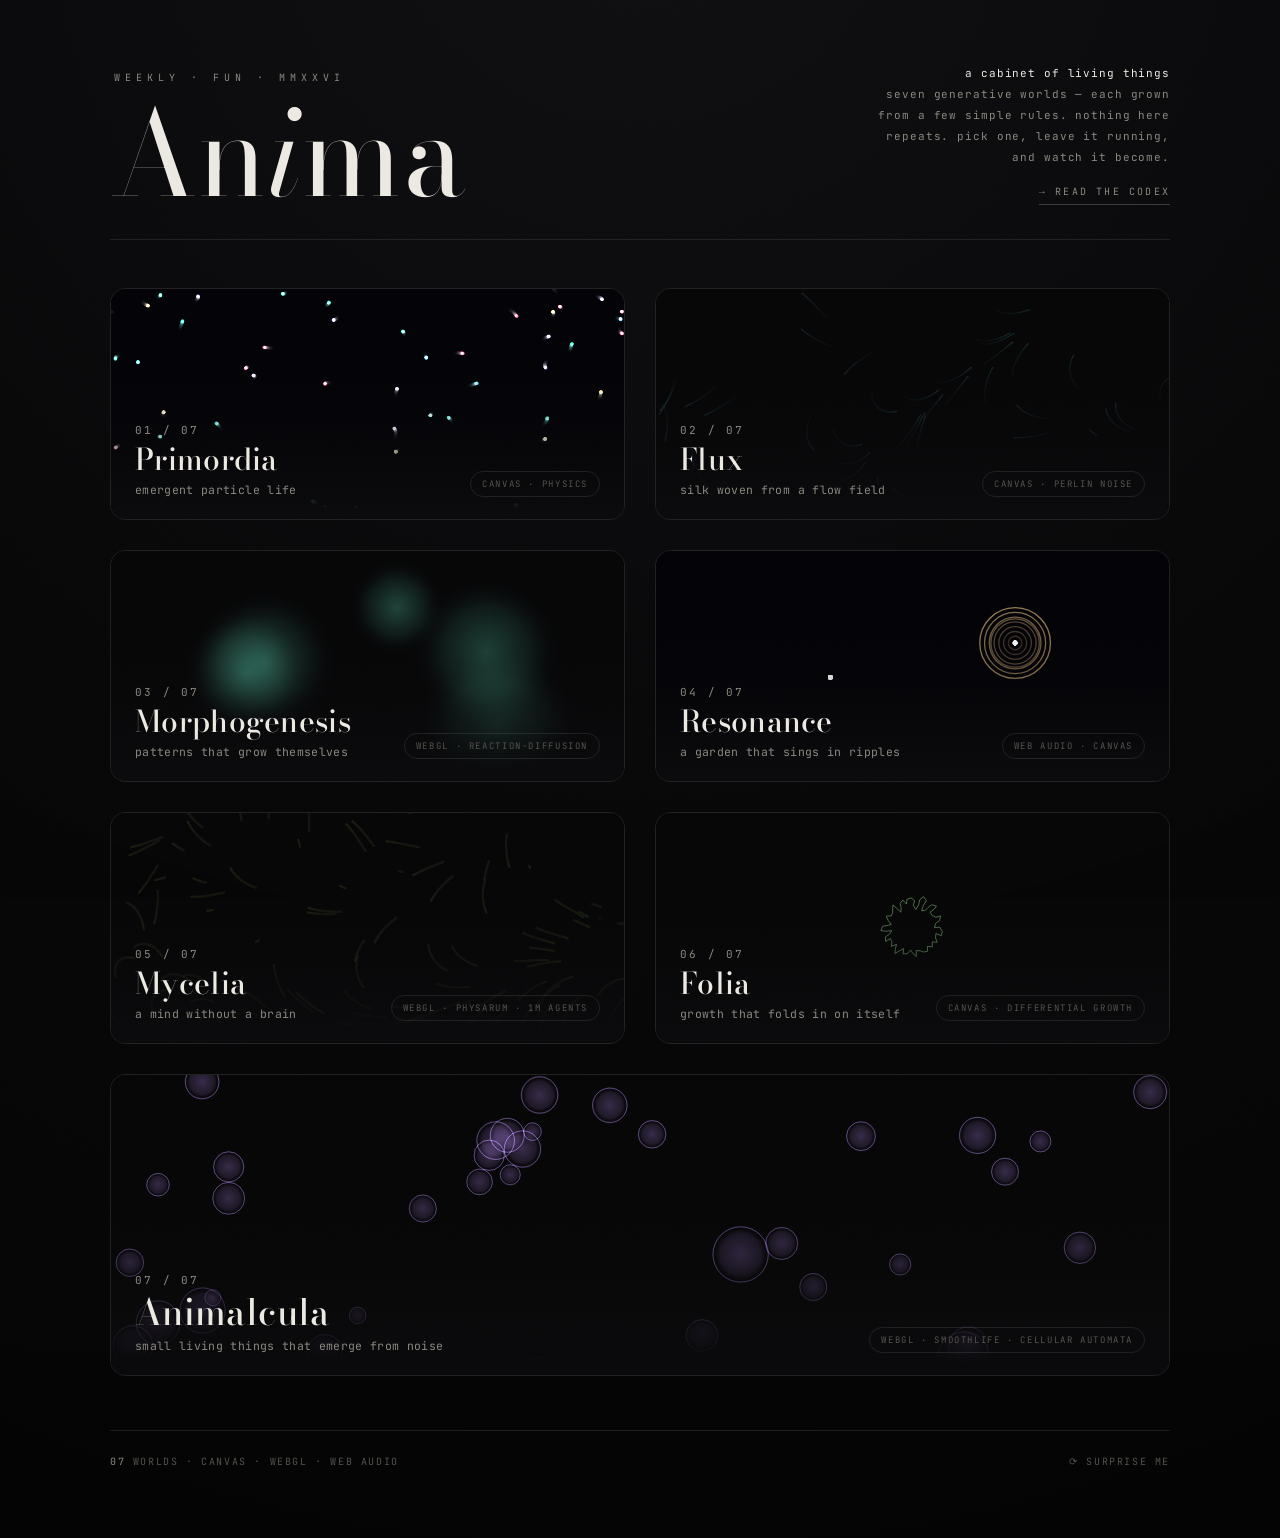
==== commit 82f1362c: "fix(gallery): balance the intro blurb instead of stranded line breaks The hero blurb used hand-place" ====
--- a/index.html
+++ b/index.html
@@ -50,7 +50,7 @@
   .brand h1{font-family:var(--didone);font-weight:400;font-size:clamp(54px,10vw,118px);line-height:0.88;letter-spacing:0.01em;}
   .brand h1 i{font-style:italic;}
   .brand .kick{font-family:var(--mono);font-size:10px;letter-spacing:0.5em;text-transform:uppercase;color:var(--muted);margin-bottom:18px;margin-left:4px;}
-  .meta{font-family:var(--mono);font-size:11px;line-height:1.9;letter-spacing:0.08em;color:var(--muted);text-align:right;max-width:300px;}
+  .meta{font-family:var(--mono);font-size:11px;line-height:1.9;letter-spacing:0.08em;color:var(--muted);text-align:right;max-width:300px;text-wrap:balance;}
   .meta b{color:var(--ink);font-weight:400;}
 
   .grid{display:grid;grid-template-columns:repeat(2,1fr);gap:clamp(16px,2.4vw,30px);}
@@ -115,9 +115,8 @@
       </div>
       <div class="meta">
         <b>a cabinet of living things</b><br>
-        seven generative worlds — each grown from a few<br>
-        simple rules. nothing here repeats. pick one,<br>
-        leave it running, and watch it become.
+        seven generative worlds — each grown from a few simple rules.
+        nothing here repeats. pick one, leave it running, and watch it become.
         <br><a class="codex-link" href="codex/index.html">→ read the codex</a>
       </div>
     </header>
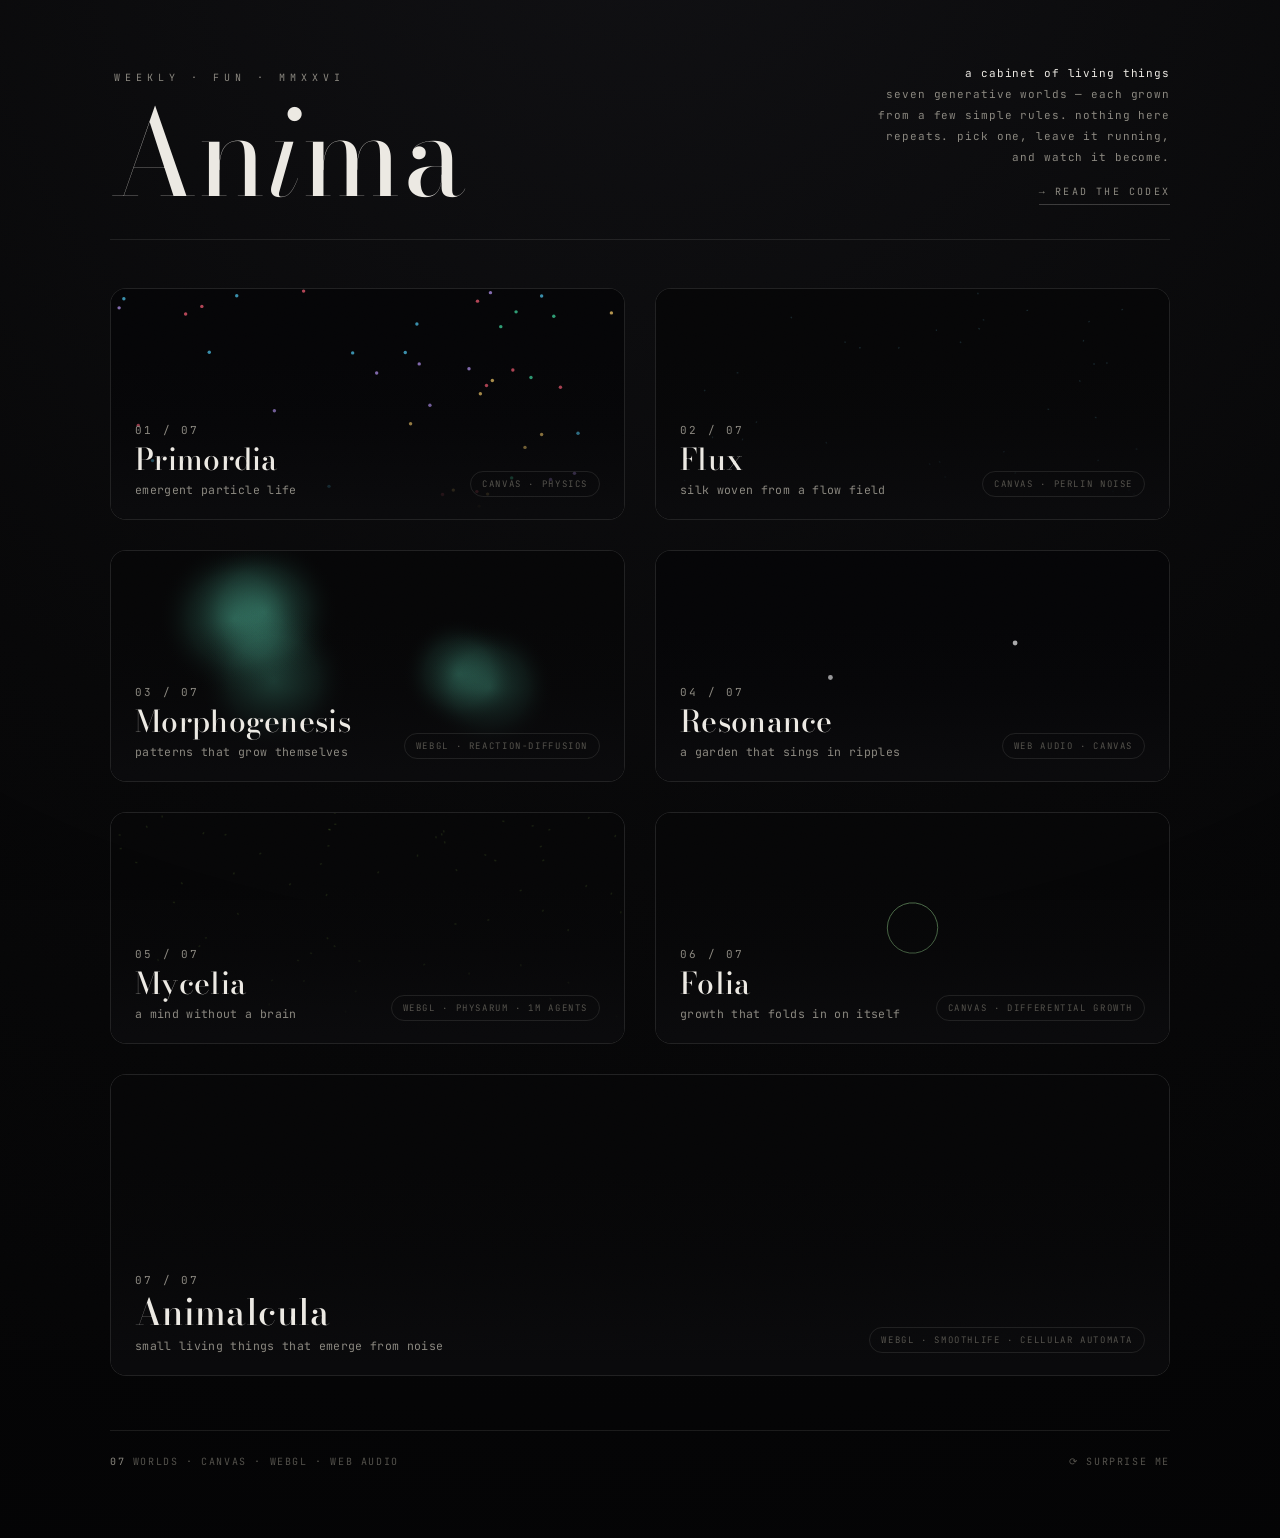
==== commit efd89a21: "fix(meta): use absolute URLs for og:image/twitter:image + add og:url Link-preview crawlers (Twitter/" ====
--- a/index.html
+++ b/index.html
@@ -5,16 +5,17 @@
 <meta name="viewport" content="width=device-width, initial-scale=1.0" />
 <title>ANIMA — a cabinet of living things</title>
 <meta property="og:type" content="website" />
+<meta property="og:url" content="https://anima.fabianwitt.de/" />
 <meta property="og:site_name" content="ANIMA" />
 <meta property="og:title" content="ANIMA — a cabinet of living things" />
 <meta property="og:description" content="Seven generative worlds, each grown from a few simple rules. Particle life, flow fields, reaction-diffusion, a sound garden, slime mould, differential growth and cellular automata." />
-<meta property="og:image" content="og-image.png" />
+<meta property="og:image" content="https://anima.fabianwitt.de/og-image.png" />
 <meta property="og:image:width" content="1200" />
 <meta property="og:image:height" content="630" />
 <meta name="twitter:card" content="summary_large_image" />
 <meta name="twitter:title" content="ANIMA — a cabinet of living things" />
 <meta name="twitter:description" content="Seven generative worlds, each grown from a few simple rules. Particle life, flow fields, reaction-diffusion, a sound garden, slime mould, differential growth and cellular automata." />
-<meta name="twitter:image" content="og-image.png" />
+<meta name="twitter:image" content="https://anima.fabianwitt.de/og-image.png" />
 
 <link rel="icon" href="favicon.svg" type="image/svg+xml" />
 <link rel="manifest" href="manifest.webmanifest" />
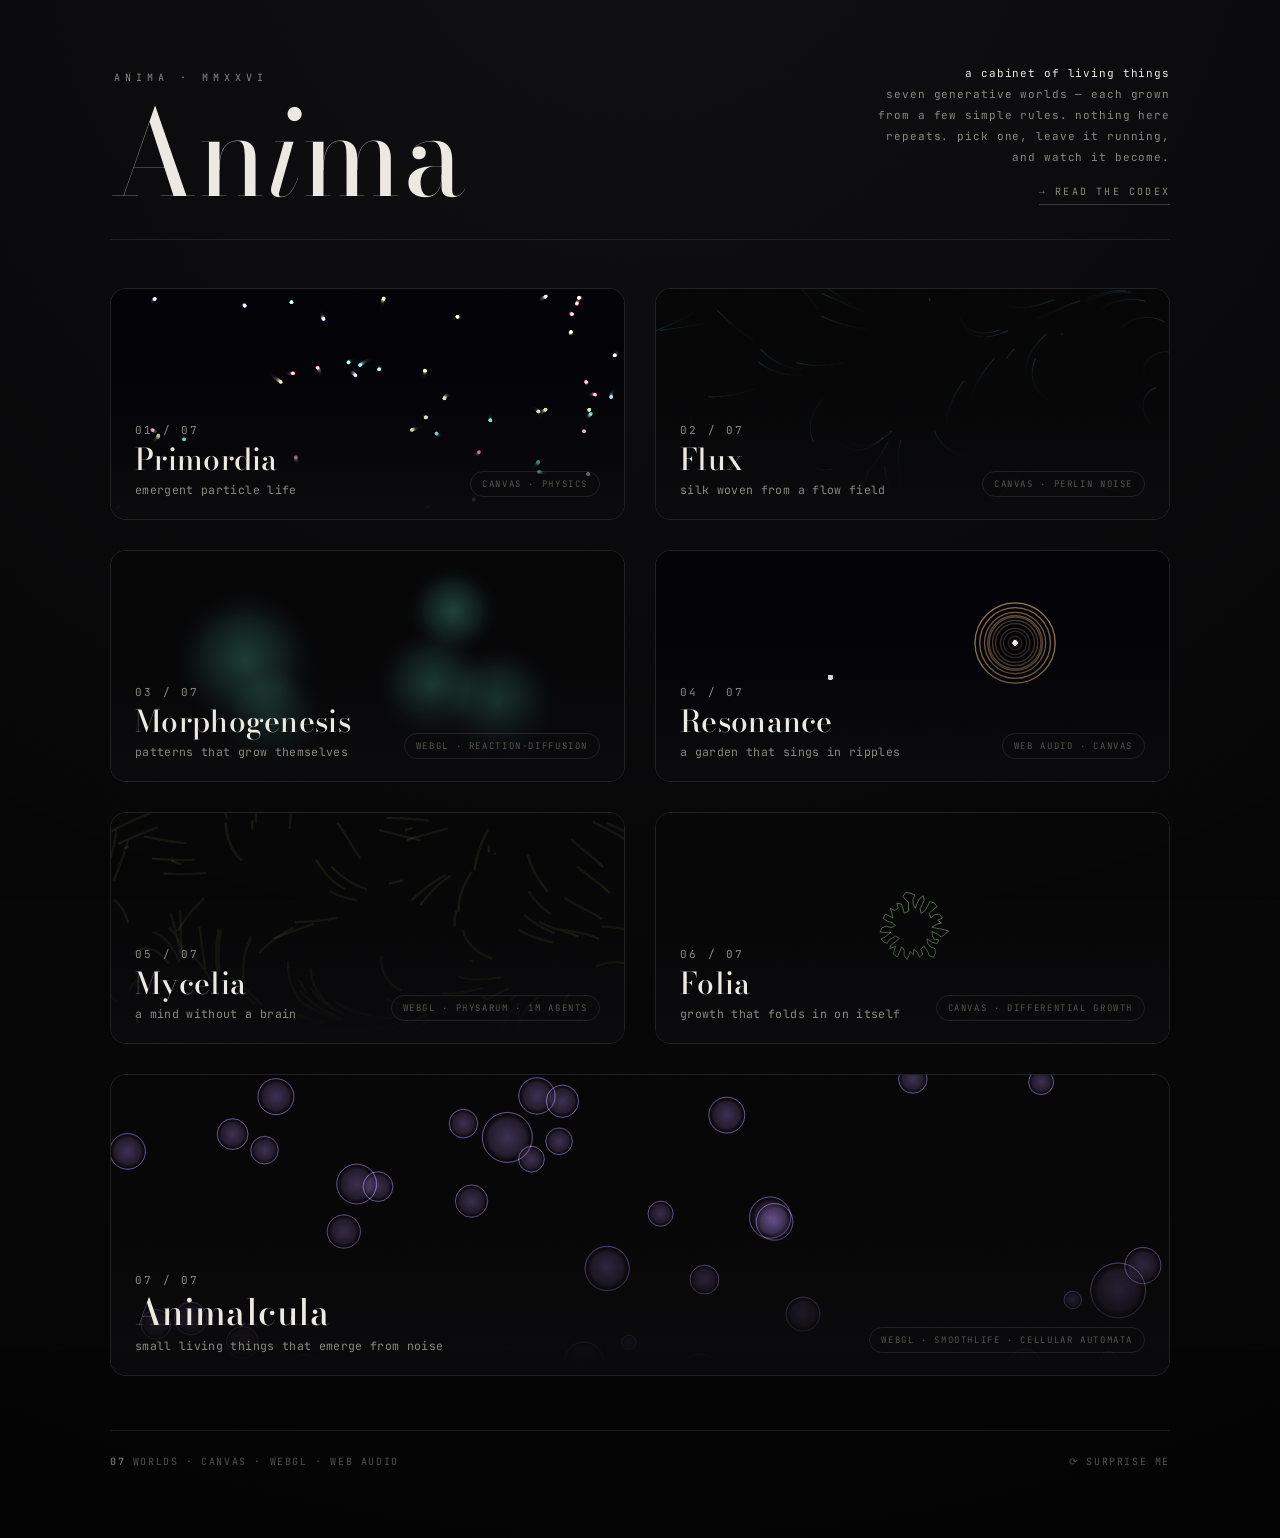
==== commit dff8c416: "chore(brand): drop "weekly · fun" from the OG card and gallery kicker - Regenerate og-image.png — sa" ====
--- a/index.html
+++ b/index.html
@@ -111,7 +111,7 @@
   <div class="wrap">
     <header>
       <div class="brand">
-        <div class="kick">weekly · fun · mmxxvi</div>
+        <div class="kick">anima · mmxxvi</div>
         <h1>An<i>i</i>ma</h1>
       </div>
       <div class="meta">
